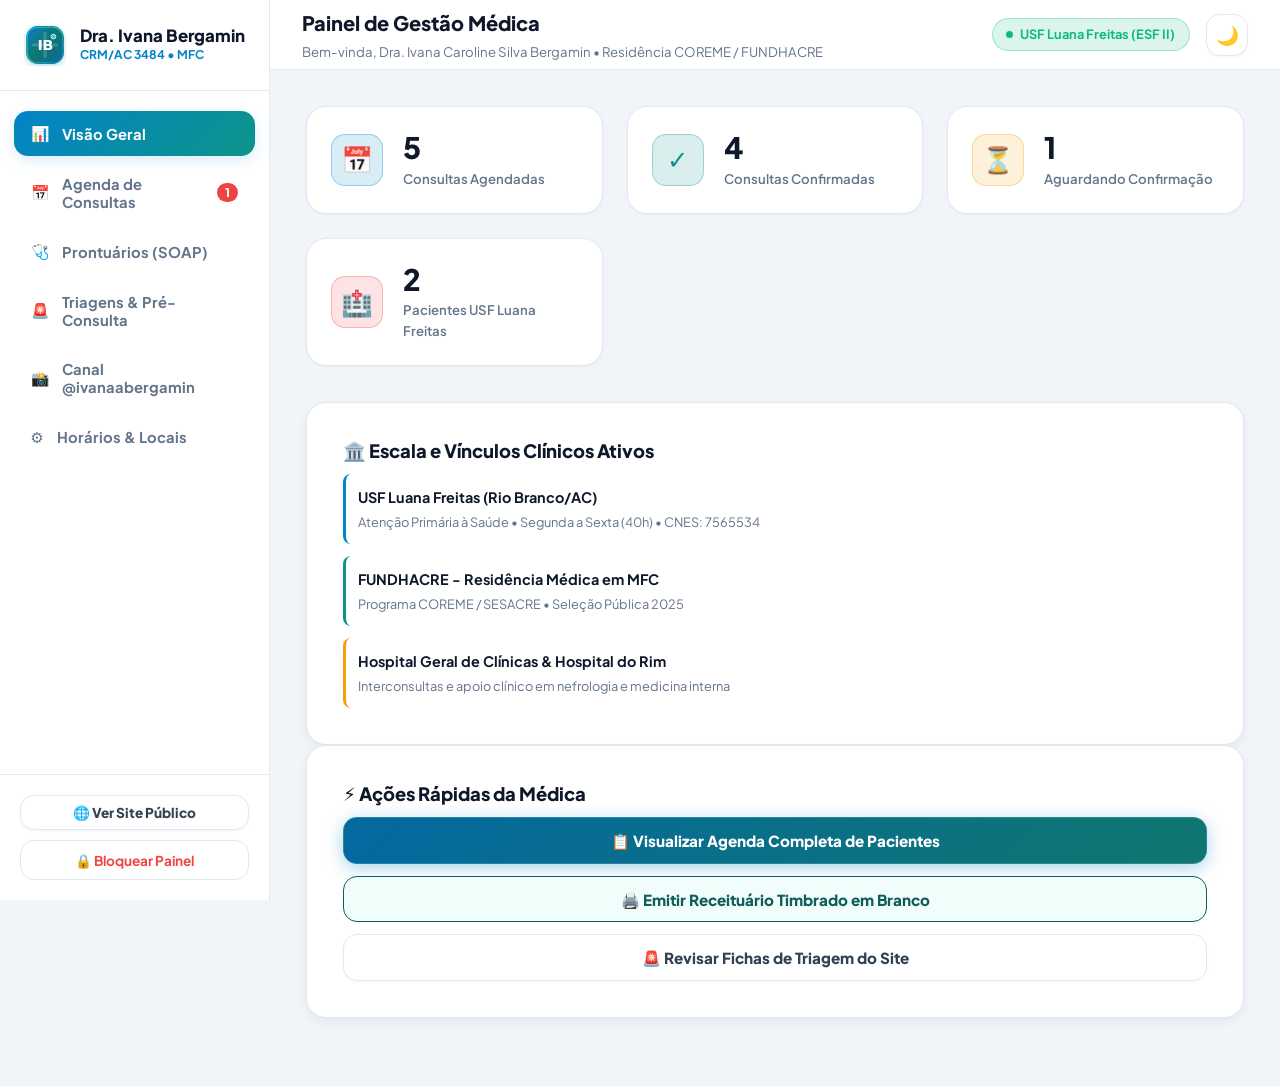
==== admin.html @ 9852069f "feat(admin): implement complete clinical administrative dashboard with SOAP EMR and prescription gen" ====
<!DOCTYPE html>
<html lang="pt-BR" data-theme="dark">
<head>
  <meta charset="UTF-8">
  <meta name="viewport" content="width=device-width, initial-scale=1.0">
  <title>Painel Médico Administrativo | Dra. Ivana Bergamin (CRM/AC 3484)</title>
  <link rel="icon" type="image/svg+xml" href="assets/img/favicon.svg">
  
  <!-- Fontes do Google -->
  <link rel="preconnect" href="https://fonts.googleapis.com">
  <link rel="preconnect" href="https://fonts.gstatic.com" crossorigin>
  <link href="https://fonts.googleapis.com/css2?family=Plus+Jakarta+Sans:wght@400;500;600;700;800;900&display=swap" rel="stylesheet">

  <!-- Estilos Gerais e do Painel -->
  <link rel="stylesheet" href="css/styles.css">
  <link rel="stylesheet" href="css/components.css">
  <link rel="stylesheet" href="css/admin.css">
</head>
<body class="admin-body">

  <!-- ==========================================================================
       SIDEBAR LATERAL
       ========================================================================== -->
  <aside class="admin-sidebar">
    <div class="admin-sidebar-header">
      <img src="assets/img/logo-crest.svg" alt="Monograma Dra. Ivana" class="admin-brand-crest">
      <div>
        <div class="admin-sidebar-title">Dra. Ivana Bergamin</div>
        <div class="admin-sidebar-crm">CRM/AC 3484 • MFC</div>
      </div>
    </div>

    <ul class="admin-nav-list">
      <li class="admin-nav-item active">
        <button data-tab="tab-dashboard">
          <span>📊</span>
          <span>Visão Geral</span>
        </button>
      </li>
      <li class="admin-nav-item">
        <button data-tab="tab-agenda">
          <span>📅</span>
          <span>Agenda de Consultas</span>
          <span class="admin-nav-badge" id="navPendingBadge">1</span>
        </button>
      </li>
      <li class="admin-nav-item">
        <button data-tab="tab-prontuarios">
          <span>🩺</span>
          <span>Prontuários (SOAP)</span>
        </button>
      </li>
      <li class="admin-nav-item">
        <button data-tab="tab-triagens">
          <span>🚨</span>
          <span>Triagens & Pré-Consulta</span>
        </button>
      </li>
      <li class="admin-nav-item">
        <button data-tab="tab-instagram">
          <span>📸</span>
          <span>Canal @ivanaabergamin</span>
        </button>
      </li>
      <li class="admin-nav-item">
        <button data-tab="tab-config">
          <span>⚙️</span>
          <span>Horários & Locais</span>
        </button>
      </li>
    </ul>

    <div class="admin-sidebar-footer">
      <a href="index.html" class="btn btn-sm btn-outline" style="width: 100%; justify-content: center;">
        🌐 Ver Site Público
      </a>
      <button class="admin-logout-btn" onclick="showToast('Sessão médica encerrada.', 'info'); setTimeout(()=>window.location.href='index.html', 1000);">
        🔒 Bloquear Painel
      </button>
    </div>
  </aside>

  <!-- ==========================================================================
       CONTEÚDO PRINCIPAL (MAIN WRAPPER)
       ========================================================================== -->
  <div class="admin-main-wrapper">
    <!-- Header Superior do Painel -->
    <header class="admin-top-header">
      <div class="admin-header-greeting">
        <h2>Painel de Gestão Médica</h2>
        <p>Bem-vinda, Dra. Ivana Caroline Silva Bergamin • Residência COREME / FUNDHACRE</p>
      </div>

      <div class="admin-header-actions">
        <span class="admin-badge-usf">
          <span style="display: inline-block; width: 7px; height: 7px; background-color: var(--admin-success); border-radius: 50%;"></span>
          USF Luana Freitas (ESF II)
        </span>
        <button class="theme-toggle-btn" id="themeToggleBtn" aria-label="Alternar modo escuro/claro">
          🌙
        </button>
      </div>
    </header>

    <!-- Área de Conteúdo / Abas -->
    <main class="admin-content-area">

      <!-- ================= ABA 1: VISÃO GERAL (DASHBOARD) ================= -->
      <section class="admin-view-tab active" id="tab-dashboard">
        <!-- KPIs Principais -->
        <div class="kpi-grid">
          <div class="kpi-card">
            <div class="kpi-icon-box kpi-blue">📅</div>
            <div>
              <div class="kpi-val" id="kpiTotalAppts">5</div>
              <div class="kpi-label">Consultas Agendadas</div>
            </div>
          </div>

          <div class="kpi-card">
            <div class="kpi-icon-box kpi-teal">✓</div>
            <div>
              <div class="kpi-val" id="kpiConfirmedAppts">4</div>
              <div class="kpi-label">Consultas Confirmadas</div>
            </div>
          </div>

          <div class="kpi-card">
            <div class="kpi-icon-box kpi-amber">⏳</div>
            <div>
              <div class="kpi-val" id="kpiPendingAppts">1</div>
              <div class="kpi-label">Aguardando Confirmação</div>
            </div>
          </div>

          <div class="kpi-card">
            <div class="kpi-icon-box kpi-rose">🏥</div>
            <div>
              <div class="kpi-val" id="kpiUsfAppts">2</div>
              <div class="kpi-label">Pacientes USF Luana Freitas</div>
            </div>
          </div>
        </div>

        <!-- Alertas de Prática e Próximos Pacientes -->
        <div class="grid grid-2" style="margin-bottom: 2rem;">
          <!-- Card de Plantão e Vínculos -->
          <div class="card">
            <h3 class="card-title" style="font-size: 1.15rem; margin-bottom: 0.75rem;">
              🏛️ Escala e Vínculos Clínicos Ativos
            </h3>
            <div style="display: flex; flex-direction: column; gap: 0.75rem; font-size: 0.9rem;">
              <div style="padding: 0.75rem; background: var(--admin-surface); border-radius: 8px; border-left: 3px solid var(--admin-accent);">
                <strong>USF Luana Freitas (Rio Branco/AC)</strong>
                <p style="margin: 0.15rem 0 0 0; color: var(--admin-text-muted); font-size: 0.8rem;">
                  Atenção Primária à Saúde • Segunda a Sexta (40h) • CNES: 7565534
                </p>
              </div>
              <div style="padding: 0.75rem; background: var(--admin-surface); border-radius: 8px; border-left: 3px solid var(--admin-teal);">
                <strong>FUNDHACRE - Residência Médica em MFC</strong>
                <p style="margin: 0.15rem 0 0 0; color: var(--admin-text-muted); font-size: 0.8rem;">
                  Programa COREME / SESACRE • Seleção Pública 2025
                </p>
              </div>
              <div style="padding: 0.75rem; background: var(--admin-surface); border-radius: 8px; border-left: 3px solid var(--admin-warning);">
                <strong>Hospital Geral de Clínicas & Hospital do Rim</strong>
                <p style="margin: 0.15rem 0 0 0; color: var(--admin-text-muted); font-size: 0.8rem;">
                  Interconsultas e apoio clínico em nefrologia e medicina interna
                </p>
              </div>
            </div>
          </div>

          <!-- Ações Rápidas do Consultório -->
          <div class="card">
            <h3 class="card-title" style="font-size: 1.15rem; margin-bottom: 0.75rem;">
              ⚡ Ações Rápidas da Médica
            </h3>
            <div style="display: flex; flex-direction: column; gap: 0.75rem;">
              <button class="btn btn-primary" onclick="switchAdminTab('tab-agenda')">
                📋 Visualizar Agenda Completa de Pacientes
              </button>
              <button class="btn btn-secondary" onclick="printPrescription('novo')">
                🖨️ Emitir Receituário Timbrado em Branco
              </button>
              <button class="btn btn-outline" onclick="switchAdminTab('tab-triagens')">
                🚨 Revisar Fichas de Triagem do Site
              </button>
            </div>
          </div>
        </div>
      </section>

      <!-- ================= ABA 2: AGENDA DE CONSULTAS ================= -->
      <section class="admin-view-tab" id="tab-agenda">
        <div class="admin-table-card">
          <div class="admin-table-header">
            <h3 class="admin-table-title">Agenda Diária de Atendimentos</h3>
            
            <div style="display: flex; gap: 0.75rem; flex-wrap: wrap;">
              <input type="text" id="searchPatientInput" class="form-input" style="max-width: 240px; padding: 0.5rem 0.85rem; font-size: 0.85rem;" placeholder="Buscar paciente ou CPF..." oninput="filterAppointments()">
              
              <select id="filterStatusSelect" class="form-select" style="max-width: 170px; padding: 0.5rem 0.85rem; font-size: 0.85rem;" onchange="filterAppointments()">
                <option value="todos">Todos os Status</option>
                <option value="Confirmada">Confirmadas</option>
                <option value="Pendente">Pendentes</option>
                <option value="Concluída">Concluídas</option>
              </select>
            </div>
          </div>

          <div class="table-responsive">
            <table class="admin-table">
              <thead>
                <tr>
                  <th>Código</th>
                  <th>Paciente</th>
                  <th>Data & Horário</th>
                  <th>Motivo / Queixa</th>
                  <th>Status</th>
                  <th>Ações Clínicas</th>
                </tr>
              </thead>
              <tbody id="appointmentsTableBody">
                <!-- Preenchido via js/admin.js -->
              </tbody>
            </table>
          </div>
        </div>
      </section>

      <!-- ================= ABA 3: PRONTUÁRIOS (SOAP) ================= -->
      <section class="admin-view-tab" id="tab-prontuarios">
        <div class="admin-table-header" style="background: var(--admin-surface-card); border: 1px solid var(--admin-border); border-radius: var(--radius-lg); margin-bottom: 1.5rem;">
          <div>
            <h3 class="admin-table-title">Histórico de Prontuários Eletrônicos (Método SOAP)</h3>
            <p style="font-size: 0.85rem; color: var(--admin-text-muted); margin: 0.25rem 0 0 0;">
              Registros clínicos detalhados no padrão da Medicina de Família e Comunidade (Subjetivo, Objetivo, Avaliação e Plano).
            </p>
          </div>
        </div>

        <div id="recordsListContainer">
          <!-- Preenchido via js/admin.js -->
        </div>
      </section>

      <!-- ================= ABA 4: TRIAGENS & PRÉ-CONSULTA ================= -->
      <section class="admin-view-tab" id="tab-triagens">
        <div class="card" style="margin-bottom: 1.5rem;">
          <h3 class="card-title" style="font-size: 1.25rem;">Caixa de Entrada de Triagens Digitais</h3>
          <p class="card-description">
            Pacientes que preencheram a ficha de sintomas e acolhimento no site público antes do comparecimento à unidade.
          </p>

          <div style="margin-top: 1.5rem; display: flex; flex-direction: column; gap: 1rem;">
            <div style="background: var(--admin-surface); padding: 1.25rem; border-radius: var(--radius-md); border-left: 4px solid var(--admin-success);">
              <div style="display: flex; justify-content: space-between; align-items: center; margin-bottom: 0.5rem;">
                <strong>Maria Raimunda de Souza (62 anos)</strong>
                <span class="badge-status status-confirmada">Rotina / Hipertensão</span>
              </div>
              <p style="font-size: 0.885rem; color: var(--admin-text-muted); margin: 0;">
                "Preciso renovar receita de Losartana e mostrar os exames de sangue que a Dra. Ivana pediu no último mês."
              </p>
              <div style="font-size: 0.8rem; color: var(--admin-accent); margin-top: 0.5rem;">
                Medicamentos: Losartana 50mg, Hidroclorotiazida 25mg • Alergias: Nenhuma
              </div>
            </div>

            <div style="background: var(--admin-surface); padding: 1.25rem; border-radius: var(--radius-md); border-left: 4px solid var(--admin-warning);">
              <div style="display: flex; justify-content: space-between; align-items: center; margin-bottom: 0.5rem;">
                <strong>Carlos Eduardo Macedo (47 anos)</strong>
                <span class="badge-status status-pendente">Avaliação Laboratorial</span>
              </div>
              <p style="font-size: 0.885rem; color: var(--admin-text-muted); margin: 0;">
                "Glicemia de jejum deu 138 mg/dL no laboratório e gostaria de iniciar acompanhamento para prevenir diabetes."
              </p>
              <div style="font-size: 0.8rem; color: var(--admin-accent); margin-top: 0.5rem;">
                Medicamentos: Nenhum • Alergias: Dipirona
              </div>
            </div>
          </div>
        </div>
      </section>

      <!-- ================= ABA 5: INSTAGRAM @ivanaabergamin ================= -->
      <section class="admin-view-tab" id="tab-instagram">
        <div class="card">
          <div style="display: flex; justify-content: space-between; align-items: center; margin-bottom: 1.5rem; flex-wrap: wrap; gap: 1rem;">
            <div>
              <h3 class="card-title" style="font-size: 1.25rem; margin: 0;">Gestão do Canal Educativo @ivanaabergamin</h3>
              <p class="card-description" style="margin-top: 0.25rem;">
                Rascunhe novos posts de orientação médica e monitore o alcance das publicações.
              </p>
            </div>
            <a href="https://www.instagram.com/ivanaabergamin/" target="_blank" rel="noopener noreferrer" class="btn btn-primary btn-sm">
              Abrir Perfil Oficial ↗
            </a>
          </div>

          <div class="grid grid-2">
            <div>
              <h4 style="font-size: 1rem; font-weight: 800; margin-bottom: 0.75rem;">Novo Post Educativo</h4>
              <div class="form-group">
                <label class="form-label">Tema da Publicação</label>
                <input type="text" class="form-input" placeholder="Ex: Por que fazer o exame de preventivo no tempo certo?">
              </div>
              <div class="form-group">
                <label class="form-label">Legenda Explicativa</label>
                <textarea class="form-textarea" rows="4" placeholder="Escreva o texto educativo com linguagem simples, acolhedora e ética médica segundo o CFM..."></textarea>
              </div>
              <button class="btn btn-secondary" onclick="showToast('Rascunho de post salvo no banco de conteúdos!', 'success')">
                Salvar Rascunho de Conteúdo
              </button>
            </div>

            <div>
              <h4 style="font-size: 1rem; font-weight: 800; margin-bottom: 0.75rem;">Métricas de Engajamento em Saúde</h4>
              <div style="background: var(--admin-surface); padding: 1.25rem; border-radius: var(--radius-md); border: 1px solid var(--admin-border); display: flex; flex-direction: column; gap: 1rem;">
                <div style="display: flex; justify-content: space-between;">
                  <span style="color: var(--admin-text-muted);">Visualizações Totais no Mês:</span>
                  <strong>+12.450</strong>
                </div>
                <div style="display: flex; justify-content: space-between;">
                  <span style="color: var(--admin-text-muted);">Dúvidas Respondidas nos Comentários:</span>
                  <strong>84</strong>
                </div>
                <div style="display: flex; justify-content: space-between;">
                  <span style="color: var(--admin-text-muted);">Tema com Maior Alcance:</span>
                  <strong style="color: var(--admin-accent);">Hematologia & Interpretação de Exames</strong>
                </div>
              </div>
            </div>
          </div>
        </div>
      </section>

      <!-- ================= ABA 6: HORÁRIOS & CONFIGURAÇÕES ================= -->
      <section class="admin-view-tab" id="tab-config">
        <div class="card" style="max-width: 800px;">
          <h3 class="card-title" style="font-size: 1.25rem;">Configurações de Agenda & Vínculos</h3>
          <p class="card-description" style="margin-bottom: 1.5rem;">
            Ajuste os horários liberados para agendamento dos pacientes no portal público.
          </p>

          <div class="grid grid-2">
            <div class="form-group">
              <label class="form-label">Dias de Atendimento na USF Luana Freitas</label>
              <input type="text" class="form-input" value="Segunda a Quinta-feira (08:00 às 17:00)">
            </div>

            <div class="form-group">
              <label class="form-label">Turno de Visitas Domiciliares</label>
              <input type="text" class="form-input" value="Sexta-feira (Manhã e Tarde)">
            </div>

            <div class="form-group">
              <label class="form-label">Duração Padrão de Consulta (min)</label>
              <input type="number" class="form-input" value="45">
            </div>

            <div class="form-group">
              <label class="form-label">Telefone WhatsApp para Confirmação</label>
              <input type="text" class="form-input" value="(68) 99999-9999">
            </div>
          </div>

          <button class="btn btn-primary" onclick="showToast('Configurações da agenda atualizadas com sucesso!', 'success')">
            Salvar Alterações de Horário
          </button>
        </div>
      </section>

    </main>
  </div>

  <!-- ==========================================================================
       MODAL DE PRONTUÁRIO ELETRÔNICO (MÉTODO SOAP)
       ========================================================================== -->
  <div class="modal-backdrop" id="soapModal">
    <div class="modal-content" style="max-width: 860px;">
      <button class="modal-close-btn" onclick="closeSoapModal()">×</button>
      
      <div style="display: flex; justify-content: space-between; align-items: flex-start; margin-bottom: 1.25rem; border-bottom: 1px solid var(--admin-border); padding-bottom: 1rem;">
        <div>
          <span style="font-size: 0.75rem; font-weight: 800; color: var(--admin-accent); text-transform: uppercase;">Atendimento Clínico • Atenção Básica</span>
          <h3 style="font-size: 1.5rem; font-weight: 800; color: var(--admin-text-main); margin: 0.2rem 0;" id="soapPatientName">
            Nome do Paciente
          </h3>
          <p style="font-size: 0.85rem; color: var(--admin-text-muted); margin: 0;" id="soapPatientMeta">
            CPF: 000.000.000-00 • USF Luana Freitas
          </p>
        </div>
        <span style="font-size: 0.8rem; padding: 0.35rem 0.75rem; background: rgba(2, 132, 199, 0.15); color: var(--admin-accent); border-radius: 9999px; font-weight: 800;">
          Dra. Ivana Bergamin (CRM/AC 3484)
        </span>
      </div>

      <div class="soap-container" style="margin-bottom: 1.5rem;">
        <!-- S: Subjetivo -->
        <div class="soap-box">
          <div class="soap-title soap-s">
            <span>S</span> Subjetivo (Queixa & História Atual)
          </div>
          <textarea class="form-textarea" id="soapSubjetivo" rows="4"></textarea>
        </div>

        <!-- O: Objetivo -->
        <div class="soap-box">
          <div class="soap-title soap-o">
            <span>O</span> Objetivo (Sinais Vitais & Exame Físico)
          </div>
          <div style="display: grid; grid-template-columns: 1fr 1fr; gap: 0.5rem; font-size: 0.8rem;">
            <div>
              <label>PA (mmHg):</label>
              <input type="text" class="form-input" id="soapPa" value="120/80">
            </div>
            <div>
              <label>FC (bpm):</label>
              <input type="text" class="form-input" id="soapFc" value="72">
            </div>
            <div>
              <label>Glicemia (mg/dL):</label>
              <input type="text" class="form-input" id="soapGlicose" value="95">
            </div>
            <div>
              <label>Peso (kg):</label>
              <input type="number" class="form-input" id="soapPeso" value="70">
            </div>
            <div>
              <label>Altura (cm):</label>
              <input type="number" class="form-input" id="soapAltura" value="165">
            </div>
            <div>
              <label>IMC Calculado:</label>
              <div id="soapImc" style="padding: 0.5rem; background: var(--admin-surface); font-weight: 800; color: var(--admin-teal); border-radius: 6px;">25.7 kg/m²</div>
            </div>
          </div>
        </div>

        <!-- A: Avaliação -->
        <div class="soap-box">
          <div class="soap-title soap-a">
            <span>A</span> Avaliação / Diagnóstico (CIAP-2 & CID-10)
          </div>
          <textarea class="form-textarea" id="soapAvaliacao" rows="3"></textarea>
        </div>

        <!-- P: Plano -->
        <div class="soap-box">
          <div class="soap-title soap-p">
            <span>P</span> Plano Terapêutico & Solicitação de Exames
          </div>
          <textarea class="form-textarea" id="soapPlano" rows="4"></textarea>
        </div>
      </div>

      <div style="display: flex; justify-content: space-between; align-items: center; border-top: 1px solid var(--admin-border); padding-top: 1.25rem;">
        <button type="button" class="btn btn-outline" onclick="closeSoapModal()">
          Cancelar
        </button>

        <div style="display: flex; gap: 0.75rem;">
          <button type="button" class="btn btn-secondary" onclick="printPrescription()">
            🖨️ Imprimir Receituário Timbrado
          </button>
          <button type="button" class="btn btn-primary" onclick="saveSoapRecord()">
            ✓ Concluir Consulta & Salvar Prontuário
          </button>
        </div>
      </div>
    </div>
  </div>

  <!-- Área Oculta para Impressão de Receitas Oficiais -->
  <div id="printArea" style="display: none;"></div>

  <!-- Scripts -->
  <script src="js/main.js"></script>
  <script src="js/admin.js"></script>
</body>
</html>
---- css/styles.css ----
/* ==========================================================================
   DRA. IVANA CAROLINE SILVA BERGAMIN | PORTFÓLIO MÉDICO PROFISSIONAL
   Design System, Variáveis, Tipografia e Layout Geral de Alto Padrão
   ========================================================================== */

:root {
  /* Paleta Médica Primária (Azul Safira & Turquesa Clínico) */
  --primary-50: #f0f9ff;
  --primary-100: #e0f2fe;
  --primary-200: #bae6fd;
  --primary-300: #7dd3fc;
  --primary-400: #38bdf8;
  --primary-500: #0284c7;
  --primary-600: #0369a1;
  --primary-700: #075985;
  --primary-800: #0c4a6e;
  --primary-900: #082f49;

  /* Paleta Secundária Teal Esmeralda */
  --teal-50: #f0fdfa;
  --teal-100: #ccfbf1;
  --teal-200: #99f6e4;
  --teal-400: #2dd4bf;
  --teal-600: #0d9488;
  --teal-700: #0f766e;
  --teal-800: #115e59;

  /* Neutros e Superfícies (Light Mode) */
  --bg-body: #f8fafc;
  --bg-surface: #ffffff;
  --bg-surface-elevated: #ffffff;
  --bg-surface-subtle: #f1f5f9;
  --bg-glass: rgba(255, 255, 255, 0.82);
  --bg-glass-card: rgba(255, 255, 255, 0.75);
  --border-subtle: #e2e8f0;
  --border-glass: rgba(226, 232, 240, 0.8);
  --border-focus: #0284c7;

  /* Tipografia e Cores de Texto */
  --text-main: #0f172a;
  --text-secondary: #334155;
  --text-muted: #64748b;
  --text-inverted: #ffffff;

  /* Cores de Alerta Clínico */
  --success: #10b981;
  --success-bg: #ecfdf5;
  --warning: #f59e0b;
  --warning-bg: #fffbeb;
  --danger: #ef4444;
  --danger-bg: #fef2f2;
  --info: #0ea5e9;
  --info-bg: #f0f9ff;

  /* Sombras e Elevação Suave */
  --shadow-sm: 0 1px 3px 0 rgba(15, 23, 42, 0.04);
  --shadow-md: 0 4px 12px -2px rgba(15, 23, 42, 0.08);
  --shadow-lg: 0 12px 28px -4px rgba(15, 23, 42, 0.1);
  --shadow-xl: 0 24px 40px -8px rgba(15, 23, 42, 0.14);
  --shadow-glow: 0 0 35px rgba(2, 132, 199, 0.18);

  /* Dimensões e Raio */
  --radius-sm: 8px;
  --radius-md: 14px;
  --radius-lg: 20px;
  --radius-xl: 28px;
  --radius-full: 9999px;

  /* Transições Suaves */
  --transition-fast: 0.15s ease;
  --transition-normal: 0.25s cubic-bezier(0.4, 0, 0.2, 1);
  --transition-slow: 0.4s cubic-bezier(0.16, 1, 0.3, 1);

  /* Layout */
  --topbar-height: 38px;
  --header-height: 84px;
  --max-width: 1240px;
}

/* ==========================================================================
   TEMA ESCURO (DARK MODE LUXO)
   ========================================================================== */
[data-theme="dark"] {
  --bg-body: #070d19;
  --bg-surface: #0e172a;
  --bg-surface-elevated: #152238;
  --bg-surface-subtle: #111c30;
  --bg-glass: rgba(14, 23, 42, 0.88);
  --bg-glass-card: rgba(21, 34, 56, 0.75);
  --border-subtle: #1e2e4a;
  --border-glass: rgba(56, 189, 248, 0.15);
  --border-focus: #38bdf8;

  --text-main: #f8fafc;
  --text-secondary: #cbd5e1;
  --text-muted: #94a3b8;

  --primary-50: #082f49;
  --primary-100: #0c4a6e;
  --primary-200: #075985;
  --primary-500: #38bdf8;
  --primary-600: #0284c7;

  --teal-50: #042f2e;
  --teal-100: #115e59;
  --teal-600: #2dd4bf;
  --teal-700: #14b8a6;

  --success-bg: rgba(16, 185, 129, 0.15);
  --warning-bg: rgba(245, 158, 11, 0.15);
  --danger-bg: rgba(239, 68, 68, 0.15);
  --info-bg: rgba(14, 165, 233, 0.15);

  --shadow-sm: 0 1px 3px 0 rgba(0, 0, 0, 0.4);
  --shadow-md: 0 4px 14px -2px rgba(0, 0, 0, 0.5);
  --shadow-lg: 0 12px 30px -4px rgba(0, 0, 0, 0.6);
  --shadow-xl: 0 24px 48px -8px rgba(0, 0, 0, 0.7);
  --shadow-glow: 0 0 45px rgba(56, 189, 248, 0.25);
}

/* ==========================================================================
   RESET E BASE
   ========================================================================== */
*, *::before, *::after {
  box-sizing: border-box;
  margin: 0;
  padding: 0;
}

html {
  font-family: 'Plus Jakarta Sans', system-ui, -apple-system, BlinkMacSystemFont, 'Segoe UI', Roboto, sans-serif;
  font-size: 16px;
  line-height: 1.6;
  scroll-behavior: smooth;
  scroll-padding-top: calc(var(--header-height) + var(--topbar-height) + 15px);
  -webkit-font-smoothing: antialiased;
  -moz-osx-font-smoothing: grayscale;
}

body {
  background-color: var(--bg-body);
  color: var(--text-main);
  transition: background-color var(--transition-normal), color var(--transition-normal);
  overflow-x: hidden;
  min-height: 100vh;
  display: flex;
  flex-direction: column;
}

a {
  color: inherit;
  text-decoration: none;
  transition: all var(--transition-fast);
}

img, svg {
  display: block;
  max-width: 100%;
}

button, input, select, textarea {
  font-family: inherit;
  font-size: inherit;
}

/* ==========================================================================
   UTILITÁRIOS DE LAYOUT
   ========================================================================== */
.container {
  width: 100%;
  max-width: var(--max-width);
  margin: 0 auto;
  padding: 0 1.75rem;
}

.section {
  padding: 5.5rem 0;
  position: relative;
}

.section-muted {
  background-color: var(--bg-surface-subtle);
}

.section-header {
  text-align: center;
  max-width: 780px;
  margin: 0 auto 3.75rem auto;
}

.section-badge {
  display: inline-flex;
  align-items: center;
  gap: 0.5rem;
  padding: 0.4rem 1rem;
  background: linear-gradient(135deg, var(--primary-100) 0%, var(--teal-100) 100%);
  color: var(--primary-800);
  border: 1px solid var(--primary-300);
  border-radius: var(--radius-full);
  font-size: 0.8rem;
  font-weight: 800;
  text-transform: uppercase;
  letter-spacing: 0.08em;
  margin-bottom: 1.25rem;
  box-shadow: var(--shadow-sm);
}

[data-theme="dark"] .section-badge {
  background: linear-gradient(135deg, var(--primary-900) 0%, var(--teal-800) 100%);
  color: var(--primary-300);
  border-color: var(--primary-700);
}

.section-title {
  font-size: 2.45rem;
  font-weight: 900;
  letter-spacing: -0.03em;
  color: var(--text-main);
  line-height: 1.2;
  margin-bottom: 1.15rem;
}

.section-subtitle {
  font-size: 1.125rem;
  color: var(--text-muted);
  line-height: 1.65;
}

/* ==========================================================================
   TOPBAR CLÍNICA DE CONTATO & ATENDIMENTO
   ========================================================================== */
.site-topbar {
  background: linear-gradient(90deg, #041d38 0%, #062846 50%, #032030 100%);
  color: #e0f2fe;
  font-size: 0.8rem;
  font-weight: 600;
  height: var(--topbar-height);
  display: flex;
  align-items: center;
  border-bottom: 1px solid rgba(56, 189, 248, 0.15);
  position: relative;
  z-index: 1001;
}

.topbar-wrapper {
  display: flex;
  align-items: center;
  justify-content: space-between;
  width: 100%;
}

.topbar-info {
  display: flex;
  align-items: center;
  gap: 1.25rem;
}

.topbar-item {
  display: inline-flex;
  align-items: center;
  gap: 0.45rem;
}

.topbar-item .dot {
  width: 7px;
  height: 7px;
  border-radius: 50%;
  background-color: var(--success);
  box-shadow: 0 0 8px var(--success);
  animation: pulseDot 2s infinite;
}

@keyframes pulseDot {
  0%, 100% { opacity: 1; transform: scale(1); }
  50% { opacity: 0.5; transform: scale(0.85); }
}

.topbar-links {
  display: flex;
  align-items: center;
  gap: 1rem;
}

.topbar-link {
  color: #bae6fd;
  display: inline-flex;
  align-items: center;
  gap: 0.35rem;
  transition: color var(--transition-fast);
}

.topbar-link:hover {
  color: #ffffff;
  text-decoration: underline;
}

/* ==========================================================================
   HEADER & NAVBAR NAVEGAÇÃO DE LUXO
   ========================================================================== */
.site-header {
  position: sticky;
  top: 0;
  z-index: 1000;
  height: var(--header-height);
  background-color: var(--bg-glass);
  backdrop-filter: blur(20px);
  -webkit-backdrop-filter: blur(20px);
  border-bottom: 1px solid var(--border-glass);
  transition: all var(--transition-normal);
}

.site-header.scrolled {
  box-shadow: var(--shadow-lg);
  height: 74px;
}

.nav-wrapper {
  display: flex;
  align-items: center;
  justify-content: space-between;
  height: 100%;
}

/* Logo & Monograma Clínico */
.brand-link {
  display: flex;
  align-items: center;
  gap: 1rem;
}

.brand-crest {
  width: 50px;
  height: 50px;
  transition: transform var(--transition-normal);
  filter: drop-shadow(0 4px 10px rgba(2, 132, 199, 0.25));
}

.brand-link:hover .brand-crest {
  transform: scale(1.05);
}

.brand-info {
  display: flex;
  flex-direction: column;
}

.brand-name {
  font-size: 1.25rem;
  font-weight: 900;
  color: var(--text-main);
  letter-spacing: -0.025em;
  line-height: 1.15;
}

.brand-badge-row {
  display: flex;
  align-items: center;
  gap: 0.5rem;
  margin-top: 0.2rem;
}

.brand-crm-tag {
  font-size: 0.75rem;
  font-weight: 800;
  color: var(--primary-600);
  background: var(--primary-100);
  padding: 0.15rem 0.55rem;
  border-radius: var(--radius-full);
  display: inline-flex;
  align-items: center;
  gap: 0.3rem;
}

[data-theme="dark"] .brand-crm-tag {
  background: var(--primary-900);
  color: var(--primary-300);
}

.brand-status-text {
  font-size: 0.75rem;
  color: var(--text-muted);
  font-weight: 600;
}

/* Menu de Navegação */
.nav-menu {
  display: flex;
  align-items: center;
  gap: 1.5rem;
  list-style: none;
}

.nav-link {
  font-size: 0.925rem;
  font-weight: 700;
  color: var(--text-secondary);
  padding: 0.5rem 0.5rem;
  position: relative;
  border-radius: var(--radius-sm);
  transition: all var(--transition-fast);
}

.nav-link::after {
  content: '';
  position: absolute;
  bottom: -4px;
  left: 50%;
  transform: translateX(-50%);
  width: 0%;
  height: 3px;
  background: linear-gradient(90deg, var(--primary-500), var(--teal-400));
  transition: width var(--transition-normal);
  border-radius: var(--radius-full);
}

.nav-link:hover, .nav-link.active {
  color: var(--primary-600);
}

[data-theme="dark"] .nav-link:hover, [data-theme="dark"] .nav-link.active {
  color: var(--primary-400);
}

.nav-link:hover::after, .nav-link.active::after {
  width: 80%;
}

/* Ações do Header (Tema e CTA) */
.nav-actions {
  display: flex;
  align-items: center;
  gap: 0.85rem;
}

.theme-toggle-btn {
  background: var(--bg-surface);
  border: 1px solid var(--border-subtle);
  color: var(--text-secondary);
  cursor: pointer;
  width: 42px;
  height: 42px;
  border-radius: var(--radius-md);
  display: flex;
  align-items: center;
  justify-content: center;
  font-size: 1.15rem;
  transition: all var(--transition-fast);
  box-shadow: var(--shadow-sm);
}

.theme-toggle-btn:hover {
  background-color: var(--bg-surface-subtle);
  color: var(--primary-600);
  border-color: var(--primary-400);
  transform: translateY(-2px);
}

.header-cta-btn {
  display: inline-flex;
  align-items: center;
  gap: 0.5rem;
  padding: 0.65rem 1.35rem;
  font-size: 0.9rem;
  font-weight: 800;
  background: linear-gradient(135deg, var(--primary-600) 0%, var(--teal-700) 100%);
  color: #ffffff;
  border-radius: var(--radius-full);
  box-shadow: 0 4px 14px rgba(2, 132, 199, 0.3);
  transition: all var(--transition-normal);
  border: 1px solid rgba(255, 255, 255, 0.2);
}

.header-cta-btn:hover {
  transform: translateY(-2px);
  box-shadow: 0 6px 20px rgba(2, 132, 199, 0.45);
  background: linear-gradient(135deg, var(--primary-500) 0%, var(--teal-600) 100%);
}

.menu-toggle-btn {
  display: none;
  background: var(--bg-surface);
  border: 1px solid var(--border-subtle);
  color: var(--text-main);
  padding: 0.5rem 0.75rem;
  border-radius: var(--radius-md);
  font-size: 1.25rem;
  cursor: pointer;
}
---- css/components.css ----
/* ==========================================================================
   DRA. IVANA CAROLINE SILVA BERGAMIN | COMPONENTES DE INTERFACE
   Botões, Cartões, Modais, Wizards, Timeline, Calculadoras e Badges
   ========================================================================== */

/* ==========================================================================
   BOTÕES
   ========================================================================== */
.btn {
  display: inline-flex;
  align-items: center;
  justify-content: center;
  gap: 0.625rem;
  padding: 0.8rem 1.65rem;
  font-size: 0.95rem;
  font-weight: 800;
  border-radius: var(--radius-md);
  border: 1px solid transparent;
  cursor: pointer;
  transition: all var(--transition-normal);
  text-decoration: none;
  line-height: 1.25;
}

.btn:active {
  transform: scale(0.98);
}

.btn-primary {
  background: linear-gradient(135deg, var(--primary-600) 0%, var(--teal-700) 100%);
  color: var(--text-inverted);
  box-shadow: 0 4px 18px rgba(2, 132, 199, 0.35);
  border: 1px solid rgba(255, 255, 255, 0.15);
}

.btn-primary:hover {
  background: linear-gradient(135deg, var(--primary-500) 0%, var(--teal-600) 100%);
  box-shadow: 0 8px 24px rgba(2, 132, 199, 0.5);
  transform: translateY(-2px);
}

.btn-secondary {
  background-color: var(--teal-50);
  color: var(--teal-800);
  border-color: var(--teal-300);
}

.btn-secondary:hover {
  background-color: var(--teal-100);
  border-color: var(--teal-500);
  transform: translateY(-2px);
}

[data-theme="dark"] .btn-secondary {
  background-color: var(--teal-900);
  color: var(--teal-200);
  border-color: var(--teal-700);
}

.btn-outline {
  background-color: var(--bg-surface);
  color: var(--text-secondary);
  border: 1px solid var(--border-subtle);
  box-shadow: var(--shadow-sm);
}

.btn-outline:hover {
  background-color: var(--bg-surface-subtle);
  color: var(--primary-600);
  border-color: var(--primary-400);
  transform: translateY(-2px);
}

.btn-whatsapp {
  background: linear-gradient(135deg, #25d366 0%, #128c7e 100%);
  color: #ffffff;
  box-shadow: 0 4px 16px rgba(37, 211, 102, 0.35);
}

.btn-whatsapp:hover {
  background: linear-gradient(135deg, #22bf5b 0%, #0e7468 100%);
  box-shadow: 0 6px 22px rgba(37, 211, 102, 0.5);
  transform: translateY(-2px);
}

.btn-sm {
  padding: 0.5rem 0.95rem;
  font-size: 0.85rem;
}

.btn-lg {
  padding: 1.05rem 2.25rem;
  font-size: 1.05rem;
  border-radius: var(--radius-full);
}

/* ==========================================================================
   CARTÕES & SURFACES
   ========================================================================== */
.card {
  background-color: var(--bg-surface);
  border: 1px solid var(--border-subtle);
  border-radius: var(--radius-lg);
  padding: 2.25rem;
  box-shadow: var(--shadow-md);
  transition: all var(--transition-normal);
  position: relative;
  overflow: hidden;
}

.card-hover:hover {
  transform: translateY(-5px);
  box-shadow: var(--shadow-xl);
  border-color: var(--primary-400);
}

[data-theme="dark"] .card-hover:hover {
  border-color: var(--primary-500);
  box-shadow: var(--shadow-glow);
}

.card-icon-wrapper {
  width: 60px;
  height: 60px;
  border-radius: var(--radius-md);
  display: flex;
  align-items: center;
  justify-content: center;
  margin-bottom: 1.5rem;
  background: linear-gradient(135deg, var(--primary-50) 0%, var(--teal-50) 100%);
  color: var(--primary-600);
  font-size: 1.85rem;
  border: 1px solid var(--primary-100);
  box-shadow: var(--shadow-sm);
}

[data-theme="dark"] .card-icon-wrapper {
  background: linear-gradient(135deg, var(--primary-900) 0%, var(--teal-900) 100%);
  color: var(--primary-300);
  border-color: var(--primary-700);
}

.card-title {
  font-size: 1.4rem;
  font-weight: 800;
  margin-bottom: 0.75rem;
  color: var(--text-main);
  line-height: 1.25;
}

.card-description {
  color: var(--text-muted);
  font-size: 0.95rem;
  line-height: 1.65;
}

/* ==========================================================================
   HERO SECTION DE ALTO PADRÃO
   ========================================================================== */
.hero-section {
  padding: 5rem 0 6.5rem 0;
  background: radial-gradient(circle at 85% 25%, rgba(56, 189, 248, 0.12) 0%, transparent 60%),
              radial-gradient(circle at 10% 75%, rgba(45, 212, 191, 0.1) 0%, transparent 50%),
              var(--bg-body);
  position: relative;
  overflow: hidden;
}

.hero-grid {
  display: grid;
  grid-template-columns: 1.18fr 0.82fr;
  gap: 4rem;
  align-items: center;
}

.hero-credentials-badge {
  display: inline-flex;
  align-items: center;
  gap: 0.85rem;
  background: var(--bg-surface);
  border: 1px solid var(--border-subtle);
  box-shadow: var(--shadow-sm);
  padding: 0.5rem 1.15rem;
  border-radius: var(--radius-full);
  margin-bottom: 1.75rem;
}

.crm-pill {
  background: linear-gradient(135deg, var(--primary-600) 0%, var(--teal-700) 100%);
  color: var(--text-inverted);
  padding: 0.3rem 0.75rem;
  border-radius: var(--radius-full);
  font-size: 0.8rem;
  font-weight: 800;
  letter-spacing: 0.05em;
  box-shadow: 0 2px 6px rgba(2, 132, 199, 0.3);
}

.hero-role {
  font-size: 0.9rem;
  font-weight: 700;
  color: var(--text-secondary);
}

.hero-title {
  font-size: 3.5rem;
  font-weight: 900;
  line-height: 1.12;
  letter-spacing: -0.035em;
  color: var(--text-main);
  margin-bottom: 1.35rem;
}

.hero-title .highlight {
  background: linear-gradient(135deg, var(--primary-600) 0%, var(--teal-600) 50%, #06b6d4 100%);
  -webkit-background-clip: text;
  -webkit-text-fill-color: transparent;
}

.hero-lead {
  font-size: 1.225rem;
  color: var(--text-secondary);
  line-height: 1.65;
  margin-bottom: 2.25rem;
  max-width: 600px;
}

.hero-cta-group {
  display: flex;
  flex-wrap: wrap;
  align-items: center;
  gap: 1.15rem;
  margin-bottom: 2.75rem;
}

.hero-stats {
  display: grid;
  grid-template-columns: repeat(3, 1fr);
  gap: 1.5rem;
  padding-top: 2.25rem;
  border-top: 1px solid var(--border-subtle);
}

.stat-item {
  display: flex;
  flex-direction: column;
}

.stat-number {
  font-size: 2.15rem;
  font-weight: 900;
  color: var(--primary-600);
  line-height: 1.15;
}

[data-theme="dark"] .stat-number {
  color: var(--primary-400);
}

.stat-label {
  font-size: 0.85rem;
  color: var(--text-muted);
  font-weight: 600;
  margin-top: 0.25rem;
}

/* ==========================================================================
   HERO VISUAL & CARDS FLUTUANTES (GLASSMORPHISM DE LUXO)
   ========================================================================== */
.hero-visual-wrapper {
  position: relative;
  display: flex;
  justify-content: center;
  align-items: center;
  padding: 1rem 0;
}

.hero-main-avatar {
  width: 100%;
  max-width: 440px;
  height: auto;
  filter: drop-shadow(0 20px 35px rgba(2, 132, 199, 0.2));
  transition: transform var(--transition-normal);
}

.hero-main-avatar:hover {
  transform: translateY(-4px);
}

/* Floating Glass Cards */
.floating-badge {
  position: absolute;
  background: var(--bg-glass-card);
  backdrop-filter: blur(20px);
  -webkit-backdrop-filter: blur(20px);
  border: 1px solid var(--border-glass);
  border-radius: var(--radius-lg);
  padding: 0.95rem 1.35rem;
  display: flex;
  align-items: center;
  gap: 0.95rem;
  box-shadow: var(--shadow-xl);
  transition: all var(--transition-normal);
  z-index: 10;
  max-width: 250px;
}

.floating-badge:hover {
  transform: scale(1.04);
  border-color: var(--primary-400);
  box-shadow: 0 16px 36px rgba(2, 132, 199, 0.25);
}

.floating-badge-top {
  top: 6%;
  left: -8%;
  animation: floatTop 6s ease-in-out infinite;
}

.floating-badge-bottom {
  bottom: 8%;
  right: -8%;
  animation: floatBottom 6s ease-in-out infinite;
  animation-delay: -3s;
}

.floating-badge-icon {
  width: 44px;
  height: 44px;
  border-radius: var(--radius-md);
  display: flex;
  align-items: center;
  justify-content: center;
  font-size: 1.4rem;
  flex-shrink: 0;
  box-shadow: var(--shadow-sm);
}

.icon-cyan {
  background: linear-gradient(135deg, rgba(2, 132, 199, 0.2) 0%, rgba(14, 165, 233, 0.1) 100%);
  color: var(--primary-500);
  border: 1px solid rgba(2, 132, 199, 0.3);
}

.icon-teal {
  background: linear-gradient(135deg, rgba(13, 148, 136, 0.2) 0%, rgba(45, 212, 191, 0.1) 100%);
  color: var(--teal-600);
  border: 1px solid rgba(13, 148, 136, 0.3);
}

.floating-badge-title {
  font-size: 0.875rem;
  font-weight: 800;
  color: var(--text-main);
  display: block;
  line-height: 1.2;
}

.floating-badge-sub {
  font-size: 0.775rem;
  color: var(--text-muted);
  font-weight: 600;
  display: block;
  margin-top: 0.15rem;
}

@keyframes floatTop {
  0%, 100% { transform: translateY(0); }
  50% { transform: translateY(-12px); }
}

@keyframes floatBottom {
  0%, 100% { transform: translateY(0); }
  50% { transform: translateY(12px); }
}

/* ==========================================================================
   TIMELINE TRAJETÓRIA
   ========================================================================== */
.timeline {
  position: relative;
  max-width: 880px;
  margin: 0 auto;
  padding: 2rem 0;
}

.timeline::before {
  content: '';
  position: absolute;
  top: 0;
  bottom: 0;
  left: 30px;
  width: 4px;
  background: linear-gradient(to bottom, var(--primary-500), var(--teal-400), var(--primary-600));
  border-radius: var(--radius-full);
}

.timeline-item {
  position: relative;
  padding-left: 75px;
  margin-bottom: 2.75rem;
}

.timeline-item:last-child {
  margin-bottom: 0;
}

.timeline-node {
  position: absolute;
  left: 12px;
  top: 4px;
  width: 38px;
  height: 38px;
  border-radius: var(--radius-full);
  background-color: var(--bg-surface);
  border: 3px solid var(--primary-600);
  box-shadow: 0 0 0 5px var(--primary-100);
  display: flex;
  align-items: center;
  justify-content: center;
  z-index: 2;
  font-size: 1rem;
}

[data-theme="dark"] .timeline-node {
  box-shadow: 0 0 0 5px var(--primary-900);
}

.timeline-card {
  background-color: var(--bg-surface);
  border: 1px solid var(--border-subtle);
  border-radius: var(--radius-lg);
  padding: 2rem;
  box-shadow: var(--shadow-sm);
  transition: all var(--transition-normal);
}

.timeline-card:hover {
  transform: translateX(8px);
  border-color: var(--primary-400);
  box-shadow: var(--shadow-lg);
}

.timeline-year {
  display: inline-block;
  padding: 0.25rem 0.75rem;
  background: var(--primary-50);
  color: var(--primary-700);
  font-size: 0.8rem;
  font-weight: 800;
  border-radius: var(--radius-full);
  margin-bottom: 0.6rem;
  border: 1px solid var(--primary-200);
}

[data-theme="dark"] .timeline-year {
  background: var(--primary-900);
  color: var(--primary-300);
  border-color: var(--primary-700);
}

.timeline-title {
  font-size: 1.3rem;
  font-weight: 800;
  color: var(--text-main);
  margin-bottom: 0.35rem;
}

.timeline-institution {
  font-size: 0.95rem;
  font-weight: 700;
  color: var(--teal-700);
  margin-bottom: 0.85rem;
}

[data-theme="dark"] .timeline-institution {
  color: var(--teal-400);
}

.timeline-desc {
  color: var(--text-secondary);
  font-size: 0.95rem;
  line-height: 1.65;
}

/* ==========================================================================
   SISTEMA DE AGENDAMENTO (SCHEDULER WIZARD)
   ========================================================================== */
.scheduler-container {
  max-width: 900px;
  margin: 0 auto;
  background-color: var(--bg-surface);
  border: 1px solid var(--border-subtle);
  border-radius: var(--radius-xl);
  box-shadow: var(--shadow-xl);
  padding: 3rem;
}

.wizard-steps {
  display: flex;
  align-items: center;
  justify-content: space-between;
  position: relative;
  margin-bottom: 3rem;
}

.wizard-step-item {
  display: flex;
  flex-direction: column;
  align-items: center;
  gap: 0.6rem;
  position: relative;
  z-index: 2;
  flex: 1;
}

.step-circle {
  width: 44px;
  height: 44px;
  border-radius: var(--radius-full);
  background-color: var(--bg-surface-subtle);
  border: 2px solid var(--border-subtle);
  color: var(--text-muted);
  font-weight: 800;
  font-size: 1rem;
  display: flex;
  align-items: center;
  justify-content: center;
  transition: all var(--transition-normal);
}

.wizard-step-item.active .step-circle {
  background-color: var(--primary-600);
  border-color: var(--primary-600);
  color: var(--text-inverted);
  box-shadow: 0 0 0 5px var(--primary-100);
}

[data-theme="dark"] .wizard-step-item.active .step-circle {
  box-shadow: 0 0 0 5px var(--primary-900);
}

.wizard-step-item.completed .step-circle {
  background-color: var(--success);
  border-color: var(--success);
  color: var(--text-inverted);
}

.step-title {
  font-size: 0.85rem;
  font-weight: 800;
  color: var(--text-muted);
  text-align: center;
}

.wizard-step-item.active .step-title {
  color: var(--primary-600);
}

/* Formulários */
.form-group {
  margin-bottom: 1.65rem;
}

.form-label {
  display: block;
  font-size: 0.925rem;
  font-weight: 800;
  color: var(--text-main);
  margin-bottom: 0.55rem;
}

.form-input, .form-select, .form-textarea {
  width: 100%;
  padding: 0.85rem 1.15rem;
  border: 1px solid var(--border-subtle);
  border-radius: var(--radius-md);
  background-color: var(--bg-surface);
  color: var(--text-main);
  font-size: 0.95rem;
  transition: all var(--transition-fast);
}

.form-input:focus, .form-select:focus, .form-textarea:focus {
  outline: none;
  border-color: var(--border-focus);
  box-shadow: 0 0 0 4px rgba(2, 132, 199, 0.18);
}

/* Radio Cards (Opções Visuais) */
.radio-cards-grid {
  display: grid;
  grid-template-columns: repeat(auto-fit, minmax(240px, 1fr));
  gap: 1.25rem;
}

.radio-card {
  border: 2px solid var(--border-subtle);
  border-radius: var(--radius-lg);
  padding: 1.5rem;
  cursor: pointer;
  transition: all var(--transition-normal);
  display: flex;
  flex-direction: column;
  gap: 0.6rem;
  background-color: var(--bg-surface);
}

.radio-card:hover {
  border-color: var(--primary-400);
  background-color: var(--bg-surface-subtle);
  transform: translateY(-3px);
}

.radio-card.selected {
  border-color: var(--primary-600);
  background: linear-gradient(135deg, var(--primary-50) 0%, var(--teal-50) 100%);
  box-shadow: var(--shadow-md);
}

[data-theme="dark"] .radio-card.selected {
  background: linear-gradient(135deg, var(--primary-900) 0%, var(--teal-900) 100%);
  border-color: var(--primary-400);
}

/* ==========================================================================
   CALCULADORAS CLÍNICAS
   ========================================================================== */
.calculators-tabs {
  display: flex;
  justify-content: center;
  flex-wrap: wrap;
  gap: 0.85rem;
  margin-bottom: 3rem;
}

.calc-tab-btn {
  padding: 0.75rem 1.5rem;
  background-color: var(--bg-surface);
  border: 1px solid var(--border-subtle);
  border-radius: var(--radius-full);
  color: var(--text-secondary);
  font-weight: 800;
  font-size: 0.925rem;
  cursor: pointer;
  transition: all var(--transition-fast);
  box-shadow: var(--shadow-sm);
}

.calc-tab-btn:hover {
  border-color: var(--primary-400);
  color: var(--primary-600);
  transform: translateY(-2px);
}

.calc-tab-btn.active {
  background: linear-gradient(135deg, var(--primary-600) 0%, var(--teal-700) 100%);
  color: var(--text-inverted);
  border-color: var(--primary-600);
  box-shadow: 0 4px 14px rgba(2, 132, 199, 0.35);
}

.calc-panel {
  display: none;
  max-width: 760px;
  margin: 0 auto;
}

.calc-panel.active {
  display: block;
  animation: fadeIn 0.35s ease;
}

.calc-result-box {
  background-color: var(--bg-surface-subtle);
  border: 1px solid var(--border-subtle);
  border-radius: var(--radius-lg);
  padding: 2rem;
  margin-top: 2rem;
  display: none;
}

.calc-result-box.visible {
  display: block;
  animation: fadeIn 0.3s ease;
}

@keyframes fadeIn {
  from { opacity: 0; transform: translateY(8px); }
  to { opacity: 1; transform: translateY(0); }
}

/* ==========================================================================
   MODAIS E DIÁLOGOS
   ========================================================================== */
.modal-backdrop {
  position: fixed;
  inset: 0;
  background-color: rgba(7, 13, 25, 0.75);
  backdrop-filter: blur(8px);
  -webkit-backdrop-filter: blur(8px);
  z-index: 2000;
  display: none;
  align-items: center;
  justify-content: center;
  padding: 1.5rem;
}

.modal-backdrop.open {
  display: flex;
  animation: fadeIn 0.25s ease;
}

.modal-content {
  background-color: var(--bg-surface);
  border: 1px solid var(--border-subtle);
  border-radius: var(--radius-xl);
  max-width: 660px;
  width: 100%;
  max-height: 90vh;
  overflow-y: auto;
  box-shadow: var(--shadow-xl);
  padding: 2.75rem;
  position: relative;
}

.modal-close-btn {
  position: absolute;
  top: 1.5rem;
  right: 1.5rem;
  background: var(--bg-surface-subtle);
  border: none;
  width: 36px;
  height: 36px;
  border-radius: 50%;
  font-size: 1.25rem;
  cursor: pointer;
  color: var(--text-muted);
  display: flex;
  align-items: center;
  justify-content: center;
  transition: all var(--transition-fast);
}

.modal-close-btn:hover {
  background-color: var(--primary-100);
  color: var(--primary-600);
}
---- css/admin.css ----
/* ==========================================================================
   DRA. IVANA CAROLINE SILVA BERGAMIN | PAINEL ADMINISTRATIVO MÉDICO
   Estilos dedicados para Sidebar, Dashboard, Prontuário Eletrônico e Agenda
   ========================================================================== */

:root {
  --sidebar-width: 270px;
  --admin-header-height: 70px;
  --admin-bg: #090e1a;
  --admin-surface: #111a2e;
  --admin-surface-card: #16223b;
  --admin-border: #1f3052;
  --admin-text-main: #f8fafc;
  --admin-text-muted: #94a3b8;
  --admin-accent: #0284c7;
  --admin-accent-glow: rgba(2, 132, 199, 0.25);
  --admin-teal: #0d9488;
  --admin-success: #10b981;
  --admin-warning: #f59e0b;
  --admin-danger: #ef4444;
}

[data-theme="light"] {
  --admin-bg: #f1f5f9;
  --admin-surface: #ffffff;
  --admin-surface-card: #ffffff;
  --admin-border: #e2e8f0;
  --admin-text-main: #0f172a;
  --admin-text-muted: #64748b;
  --admin-accent-glow: rgba(2, 132, 199, 0.15);
}

.admin-body {
  margin: 0;
  padding: 0;
  background-color: var(--admin-bg);
  color: var(--admin-text-main);
  font-family: 'Plus Jakarta Sans', system-ui, -apple-system, sans-serif;
  display: flex;
  min-height: 100vh;
  overflow-x: hidden;
}

/* ==========================================================================
   SIDEBAR LATERAL
   ========================================================================== */
.admin-sidebar {
  width: var(--sidebar-width);
  background-color: var(--admin-surface);
  border-right: 1px solid var(--admin-border);
  display: flex;
  flex-direction: column;
  position: fixed;
  top: 0;
  bottom: 0;
  left: 0;
  z-index: 100;
  transition: transform 0.3s ease;
}

.admin-sidebar-header {
  padding: 1.5rem;
  border-bottom: 1px solid var(--admin-border);
  display: flex;
  align-items: center;
  gap: 0.85rem;
}

.admin-brand-crest {
  width: 42px;
  height: 42px;
}

.admin-sidebar-title {
  font-size: 1.05rem;
  font-weight: 800;
  color: var(--admin-text-main);
  line-height: 1.15;
}

.admin-sidebar-crm {
  font-size: 0.75rem;
  color: var(--admin-accent);
  font-weight: 700;
}

.admin-nav-list {
  list-style: none;
  padding: 1.25rem 0.85rem;
  margin: 0;
  display: flex;
  flex-direction: column;
  gap: 0.35rem;
  flex: 1;
  overflow-y: auto;
}

.admin-nav-item button {
  width: 100%;
  display: flex;
  align-items: center;
  gap: 0.85rem;
  padding: 0.75rem 1rem;
  background: none;
  border: 1px solid transparent;
  border-radius: var(--radius-md);
  color: var(--admin-text-muted);
  font-size: 0.925rem;
  font-weight: 700;
  cursor: pointer;
  transition: all 0.2s ease;
  text-align: left;
}

.admin-nav-item button:hover {
  background-color: rgba(2, 132, 199, 0.08);
  color: var(--admin-accent);
  border-color: rgba(2, 132, 199, 0.2);
}

.admin-nav-item.active button {
  background: linear-gradient(135deg, var(--admin-accent) 0%, var(--admin-teal) 100%);
  color: #ffffff;
  box-shadow: 0 4px 14px var(--admin-accent-glow);
}

.admin-nav-badge {
  margin-left: auto;
  background-color: var(--admin-danger);
  color: #ffffff;
  font-size: 0.75rem;
  padding: 0.15rem 0.5rem;
  border-radius: 9999px;
  font-weight: 800;
}

.admin-sidebar-footer {
  padding: 1.25rem;
  border-top: 1px solid var(--admin-border);
  display: flex;
  flex-direction: column;
  gap: 0.65rem;
}

.admin-logout-btn {
  width: 100%;
  display: flex;
  align-items: center;
  justify-content: center;
  gap: 0.5rem;
  padding: 0.65rem;
  background: none;
  border: 1px solid var(--admin-border);
  border-radius: var(--radius-md);
  color: var(--admin-danger);
  font-weight: 700;
  font-size: 0.85rem;
  cursor: pointer;
  transition: all 0.2s ease;
}

.admin-logout-btn:hover {
  background-color: rgba(239, 68, 68, 0.1);
  border-color: var(--admin-danger);
}

/* ==========================================================================
   CONTEÚDO PRINCIPAL (MAIN WRAPPER)
   ========================================================================== */
.admin-main-wrapper {
  margin-left: var(--sidebar-width);
  flex: 1;
  display: flex;
  flex-direction: column;
  min-height: 100vh;
}

.admin-top-header {
  height: var(--admin-header-height);
  background-color: var(--admin-surface);
  border-bottom: 1px solid var(--admin-border);
  padding: 0 2rem;
  display: flex;
  align-items: center;
  justify-content: space-between;
  position: sticky;
  top: 0;
  z-index: 90;
}

.admin-header-greeting h2 {
  font-size: 1.25rem;
  font-weight: 800;
  margin: 0;
  color: var(--admin-text-main);
}

.admin-header-greeting p {
  font-size: 0.825rem;
  color: var(--admin-text-muted);
  margin: 0.15rem 0 0 0;
}

.admin-header-actions {
  display: flex;
  align-items: center;
  gap: 1rem;
}

.admin-badge-usf {
  display: inline-flex;
  align-items: center;
  gap: 0.45rem;
  padding: 0.35rem 0.85rem;
  background-color: rgba(16, 185, 129, 0.15);
  border: 1px solid rgba(16, 185, 129, 0.3);
  color: var(--admin-success);
  border-radius: 9999px;
  font-size: 0.8rem;
  font-weight: 700;
}

.admin-content-area {
  padding: 2.25rem;
  flex: 1;
}

.admin-view-tab {
  display: none;
  animation: adminFade 0.25s ease;
}

.admin-view-tab.active {
  display: block;
}

@keyframes adminFade {
  from { opacity: 0; transform: translateY(6px); }
  to { opacity: 1; transform: translateY(0); }
}

/* ==========================================================================
   CARDS DE KPIS / MÉTRICAS
   ========================================================================== */
.kpi-grid {
  display: grid;
  grid-template-columns: repeat(auto-fit, minmax(230px, 1fr));
  gap: 1.5rem;
  margin-bottom: 2.25rem;
}

.kpi-card {
  background-color: var(--admin-surface-card);
  border: 1px solid var(--admin-border);
  border-radius: var(--radius-lg);
  padding: 1.5rem;
  display: flex;
  align-items: center;
  gap: 1.25rem;
  box-shadow: var(--shadow-sm);
  transition: transform 0.2s ease, border-color 0.2s ease;
}

.kpi-card:hover {
  transform: translateY(-3px);
  border-color: var(--admin-accent);
}

.kpi-icon-box {
  width: 52px;
  height: 52px;
  border-radius: var(--radius-md);
  display: flex;
  align-items: center;
  justify-content: center;
  font-size: 1.6rem;
  flex-shrink: 0;
}

.kpi-blue {
  background-color: rgba(2, 132, 199, 0.15);
  color: var(--admin-accent);
  border: 1px solid rgba(2, 132, 199, 0.3);
}

.kpi-teal {
  background-color: rgba(13, 148, 136, 0.15);
  color: var(--admin-teal);
  border: 1px solid rgba(13, 148, 136, 0.3);
}

.kpi-amber {
  background-color: rgba(245, 158, 11, 0.15);
  color: var(--admin-warning);
  border: 1px solid rgba(245, 158, 11, 0.3);
}

.kpi-rose {
  background-color: rgba(239, 68, 68, 0.15);
  color: var(--admin-danger);
  border: 1px solid rgba(239, 68, 68, 0.3);
}

.kpi-val {
  font-size: 1.85rem;
  font-weight: 900;
  color: var(--admin-text-main);
  line-height: 1.1;
}

.kpi-label {
  font-size: 0.825rem;
  color: var(--admin-text-muted);
  font-weight: 600;
  margin-top: 0.25rem;
}

/* ==========================================================================
   TABELAS DE DADOS
   ========================================================================== */
.admin-table-card {
  background-color: var(--admin-surface-card);
  border: 1px solid var(--admin-border);
  border-radius: var(--radius-lg);
  overflow: hidden;
  box-shadow: var(--shadow-sm);
  margin-bottom: 2rem;
}

.admin-table-header {
  padding: 1.25rem 1.75rem;
  border-bottom: 1px solid var(--admin-border);
  display: flex;
  align-items: center;
  justify-content: space-between;
  flex-wrap: wrap;
  gap: 1rem;
}

.admin-table-title {
  font-size: 1.15rem;
  font-weight: 800;
  color: var(--admin-text-main);
  margin: 0;
}

.table-responsive {
  width: 100%;
  overflow-x: auto;
}

.admin-table {
  width: 100%;
  border-collapse: collapse;
  text-align: left;
  font-size: 0.9rem;
}

.admin-table th {
  background-color: rgba(0, 0, 0, 0.12);
  color: var(--admin-text-muted);
  font-weight: 800;
  text-transform: uppercase;
  font-size: 0.775rem;
  letter-spacing: 0.05em;
  padding: 1rem 1.5rem;
  border-bottom: 1px solid var(--admin-border);
}

.admin-table td {
  padding: 1.15rem 1.5rem;
  border-bottom: 1px solid var(--admin-border);
  color: var(--admin-text-main);
  vertical-align: middle;
}

.admin-table tr:hover td {
  background-color: rgba(2, 132, 199, 0.03);
}

/* Badges de Status Clínico */
.badge-status {
  display: inline-flex;
  align-items: center;
  gap: 0.35rem;
  padding: 0.25rem 0.65rem;
  border-radius: 9999px;
  font-size: 0.75rem;
  font-weight: 800;
}

.status-confirmada {
  background-color: rgba(16, 185, 129, 0.15);
  color: var(--admin-success);
  border: 1px solid rgba(16, 185, 129, 0.3);
}

.status-pendente {
  background-color: rgba(245, 158, 11, 0.15);
  color: var(--admin-warning);
  border: 1px solid rgba(245, 158, 11, 0.3);
}

.status-concluida {
  background-color: rgba(2, 132, 199, 0.15);
  color: var(--admin-accent);
  border: 1px solid rgba(2, 132, 199, 0.3);
}

.status-urgente {
  background-color: rgba(239, 68, 68, 0.15);
  color: var(--admin-danger);
  border: 1px solid rgba(239, 68, 68, 0.3);
  animation: pulseDot 1.5s infinite;
}

/* ==========================================================================
   PRONTUÁRIO SOAP & RECEITUÁRIO TIMBRADO
   ========================================================================== */
.soap-container {
  display: grid;
  grid-template-columns: 1fr 1fr;
  gap: 1.5rem;
}

.soap-box {
  background: var(--admin-surface);
  border: 1px solid var(--admin-border);
  border-radius: var(--radius-md);
  padding: 1.25rem;
}

.soap-title {
  display: flex;
  align-items: center;
  gap: 0.5rem;
  font-size: 0.95rem;
  font-weight: 800;
  margin-bottom: 0.75rem;
}

.soap-s { color: #38bdf8; }
.soap-o { color: #2dd4bf; }
.soap-a { color: #f59e0b; }
.soap-p { color: #10b981; }

/* Receituário Oficial para Impressão */
@media print {
  body * {
    visibility: hidden;
  }
  .printable-prescription, .printable-prescription * {
    visibility: visible;
  }
  .printable-prescription {
    position: absolute;
    left: 0;
    top: 0;
    width: 100%;
    padding: 2cm;
    background: #ffffff !important;
    color: #000000 !important;
  }
}
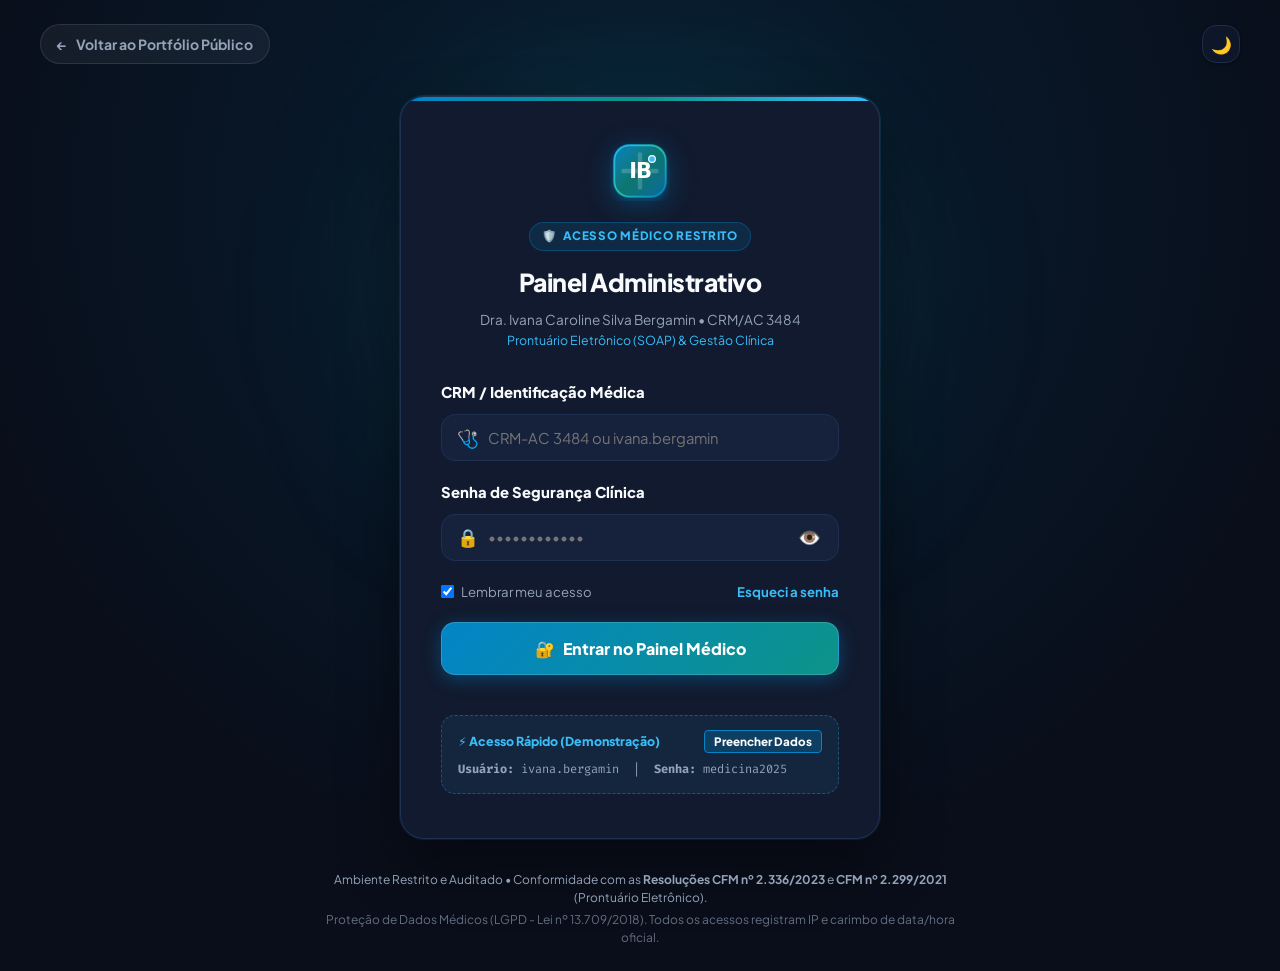
==== commit 0b76d388: "feat(security): protect admin panel routes and connect login navigation" ====
--- a/admin.html
+++ b/admin.html
@@ -15,6 +15,13 @@
   <link rel="stylesheet" href="css/styles.css">
   <link rel="stylesheet" href="css/components.css">
   <link rel="stylesheet" href="css/admin.css">
+
+  <!-- Autenticação Médica e Guarda de Rota -->
+  <script src="js/auth.js"></script>
+  <script>
+    // Protege o painel: redireciona para login.html se não houver sessão ativa
+    AuthService.protectPage();
+  </script>
 </head>
 <body class="admin-body">
 
@@ -74,8 +81,8 @@
       <a href="index.html" class="btn btn-sm btn-outline" style="width: 100%; justify-content: center;">
         🌐 Ver Site Público
       </a>
-      <button class="admin-logout-btn" onclick="showToast('Sessão médica encerrada.', 'info'); setTimeout(()=>window.location.href='index.html', 1000);">
-        🔒 Bloquear Painel
+      <button class="admin-logout-btn" onclick="AuthService.logout()">
+        🔒 Encerrar Sessão Médica
       </button>
     </div>
   </aside>
@@ -92,8 +99,11 @@
       </div>
 
       <div class="admin-header-actions">
+        <span class="admin-badge-session" id="adminSessionBadge" title="Sessão médica criptografada e autenticada">
+          <span style="display: inline-block; width: 7px; height: 7px; background-color: var(--admin-success); border-radius: 50%; box-shadow: 0 0 6px var(--admin-success);"></span>
+          Sessão Médica Conectada
+        </span>
         <span class="admin-badge-usf">
-          <span style="display: inline-block; width: 7px; height: 7px; background-color: var(--admin-success); border-radius: 50%;"></span>
           USF Luana Freitas (ESF II)
         </span>
         <button class="theme-toggle-btn" id="themeToggleBtn" aria-label="Alternar modo escuro/claro">
--- a/css/styles.css
+++ b/css/styles.css
@@ -301,7 +301,7 @@
   position: sticky;
   top: 0;
   z-index: 1000;
-  height: var(--header-height);
+  height: 68px;
   background-color: var(--bg-glass);
   backdrop-filter: blur(20px);
   -webkit-backdrop-filter: blur(20px);
@@ -309,9 +309,15 @@
   transition: all var(--transition-normal);
 }
 
+.site-header .container {
+  max-width: 1440px;
+  padding: 0 1.25rem;
+  height: 100%;
+}
+
 .site-header.scrolled {
   box-shadow: var(--shadow-lg);
-  height: 74px;
+  height: 64px;
 }
 
 .nav-wrapper {
@@ -319,20 +325,24 @@
   align-items: center;
   justify-content: space-between;
   height: 100%;
+  gap: 1rem;
 }
 
 /* Logo & Monograma Clínico */
 .brand-link {
   display: flex;
   align-items: center;
-  gap: 1rem;
+  gap: 0.75rem;
+  flex-shrink: 0;
+  text-decoration: none;
 }
 
 .brand-crest {
-  width: 50px;
-  height: 50px;
+  width: 42px;
+  height: 42px;
   transition: transform var(--transition-normal);
   filter: drop-shadow(0 4px 10px rgba(2, 132, 199, 0.25));
+  flex-shrink: 0;
 }
 
 .brand-link:hover .brand-crest {
@@ -342,33 +352,37 @@
 .brand-info {
   display: flex;
   flex-direction: column;
+  white-space: nowrap !important;
 }
 
 .brand-name {
-  font-size: 1.25rem;
+  font-size: 1.1rem;
   font-weight: 900;
   color: var(--text-main);
   letter-spacing: -0.025em;
   line-height: 1.15;
+  white-space: nowrap !important;
 }
 
 .brand-badge-row {
   display: flex;
   align-items: center;
-  gap: 0.5rem;
-  margin-top: 0.2rem;
+  gap: 0.4rem;
+  margin-top: 0.15rem;
+  white-space: nowrap !important;
 }
 
 .brand-crm-tag {
-  font-size: 0.75rem;
+  font-size: 0.7rem;
   font-weight: 800;
   color: var(--primary-600);
   background: var(--primary-100);
-  padding: 0.15rem 0.55rem;
+  padding: 0.1rem 0.45rem;
   border-radius: var(--radius-full);
   display: inline-flex;
   align-items: center;
-  gap: 0.3rem;
+  gap: 0.25rem;
+  white-space: nowrap !important;
 }
 
 [data-theme="dark"] .brand-crm-tag {
@@ -377,25 +391,32 @@
 }
 
 .brand-status-text {
-  font-size: 0.75rem;
+  font-size: 0.7rem;
   color: var(--text-muted);
   font-weight: 600;
-}
-
-/* Menu de Navegação */
+  white-space: nowrap !important;
+}
+
+/* Menu de Navegação - Sem quebra de linha (white-space: nowrap) */
 .nav-menu {
   display: flex;
   align-items: center;
-  gap: 1.5rem;
+  gap: 0.35rem;
   list-style: none;
+  margin: 0;
+  padding: 0;
+  flex-wrap: nowrap !important;
 }
 
 .nav-link {
-  font-size: 0.925rem;
+  font-size: 0.84rem;
   font-weight: 700;
   color: var(--text-secondary);
-  padding: 0.5rem 0.5rem;
+  padding: 0.45rem 0.65rem;
   position: relative;
+  white-space: nowrap !important;
+  display: inline-block;
+  line-height: 1.2;
   border-radius: var(--radius-sm);
   transition: all var(--transition-fast);
 }
@@ -403,11 +424,11 @@
 .nav-link::after {
   content: '';
   position: absolute;
-  bottom: -4px;
+  bottom: 0px;
   left: 50%;
   transform: translateX(-50%);
   width: 0%;
-  height: 3px;
+  height: 2.5px;
   background: linear-gradient(90deg, var(--primary-500), var(--teal-400));
   transition: width var(--transition-normal);
   border-radius: var(--radius-full);
@@ -415,21 +436,24 @@
 
 .nav-link:hover, .nav-link.active {
   color: var(--primary-600);
+  background: rgba(2, 132, 199, 0.08);
 }
 
 [data-theme="dark"] .nav-link:hover, [data-theme="dark"] .nav-link.active {
   color: var(--primary-400);
+  background: rgba(56, 189, 248, 0.12);
 }
 
 .nav-link:hover::after, .nav-link.active::after {
-  width: 80%;
+  width: 70%;
 }
 
 /* Ações do Header (Tema e CTA) */
 .nav-actions {
   display: flex;
   align-items: center;
-  gap: 0.85rem;
+  gap: 0.65rem;
+  flex-shrink: 0;
 }
 
 .theme-toggle-btn {
@@ -437,15 +461,16 @@
   border: 1px solid var(--border-subtle);
   color: var(--text-secondary);
   cursor: pointer;
-  width: 42px;
-  height: 42px;
+  width: 38px;
+  height: 38px;
   border-radius: var(--radius-md);
   display: flex;
   align-items: center;
   justify-content: center;
-  font-size: 1.15rem;
+  font-size: 1.05rem;
   transition: all var(--transition-fast);
   box-shadow: var(--shadow-sm);
+  flex-shrink: 0;
 }
 
 .theme-toggle-btn:hover {
@@ -458,9 +483,9 @@
 .header-cta-btn {
   display: inline-flex;
   align-items: center;
-  gap: 0.5rem;
-  padding: 0.65rem 1.35rem;
-  font-size: 0.9rem;
+  gap: 0.4rem;
+  padding: 0.55rem 1.15rem;
+  font-size: 0.85rem;
   font-weight: 800;
   background: linear-gradient(135deg, var(--primary-600) 0%, var(--teal-700) 100%);
   color: #ffffff;
@@ -468,6 +493,8 @@
   box-shadow: 0 4px 14px rgba(2, 132, 199, 0.3);
   transition: all var(--transition-normal);
   border: 1px solid rgba(255, 255, 255, 0.2);
+  white-space: nowrap !important;
+  flex-shrink: 0;
 }
 
 .header-cta-btn:hover {
@@ -481,8 +508,9 @@
   background: var(--bg-surface);
   border: 1px solid var(--border-subtle);
   color: var(--text-main);
-  padding: 0.5rem 0.75rem;
+  padding: 0.4rem 0.65rem;
   border-radius: var(--radius-md);
-  font-size: 1.25rem;
+  font-size: 1.15rem;
   cursor: pointer;
-}
+  flex-shrink: 0;
+}
--- a/css/components.css
+++ b/css/components.css
@@ -265,29 +265,41 @@
 }
 
 /* ==========================================================================
-   HERO VISUAL & CARDS FLUTUANTES (GLASSMORPHISM DE LUXO)
+   HERO VISUAL & PERSONAGEM 2D COM CARDS FLUTUANTES DE LUXO
    ========================================================================== */
 .hero-visual-wrapper {
   position: relative;
   display: flex;
   justify-content: center;
   align-items: center;
-  padding: 1rem 0;
+  padding: 1.5rem 0;
+  max-width: 480px;
+  margin: 0 auto;
+}
+
+.hero-avatar-frame {
+  position: relative;
+  width: 100%;
+  max-width: 420px;
+  display: flex;
+  justify-content: center;
 }
 
 .hero-main-avatar {
   width: 100%;
-  max-width: 440px;
+  max-width: 420px;
   height: auto;
-  filter: drop-shadow(0 20px 35px rgba(2, 132, 199, 0.2));
+  border-radius: 50%;
+  box-shadow: 0 20px 45px rgba(2, 132, 199, 0.28), 0 0 0 6px rgba(56, 189, 248, 0.25);
   transition: transform var(--transition-normal);
+  display: block;
 }
 
 .hero-main-avatar:hover {
-  transform: translateY(-4px);
-}
-
-/* Floating Glass Cards */
+  transform: translateY(-4px) scale(1.01);
+}
+
+/* Floating Glass Cards - Flanking the Lower Shoulders/Waist (Never overlapping head or hair) */
 .floating-badge {
   position: absolute;
   background: var(--bg-glass-card);
@@ -295,14 +307,15 @@
   -webkit-backdrop-filter: blur(20px);
   border: 1px solid var(--border-glass);
   border-radius: var(--radius-lg);
-  padding: 0.95rem 1.35rem;
-  display: flex;
-  align-items: center;
-  gap: 0.95rem;
+  padding: 0.85rem 1.25rem;
+  display: flex;
+  align-items: center;
+  gap: 0.85rem;
   box-shadow: var(--shadow-xl);
   transition: all var(--transition-normal);
   z-index: 10;
-  max-width: 250px;
+  max-width: 270px;
+  white-space: nowrap;
 }
 
 .floating-badge:hover {
@@ -312,14 +325,14 @@
 }
 
 .floating-badge-top {
-  top: 6%;
-  left: -8%;
+  top: 52%;
+  left: -55px;
   animation: floatTop 6s ease-in-out infinite;
 }
 
 .floating-badge-bottom {
-  bottom: 8%;
-  right: -8%;
+  bottom: 6%;
+  right: -55px;
   animation: floatBottom 6s ease-in-out infinite;
   animation-delay: -3s;
 }
@@ -746,3 +759,154 @@
   background-color: var(--primary-100);
   color: var(--primary-600);
 }
+
+/* ==========================================================================
+   SHOWCASE CLÍNICO & DIAGNÓSTICO (INTEGRAÇÃO MEDICINA + BIOMEDICINA)
+   ========================================================================== */
+.clinical-showcase-card {
+  background: var(--bg-surface);
+  border: 1px solid var(--border-subtle);
+  border-radius: var(--radius-xl);
+  padding: 1.75rem;
+  box-shadow: var(--shadow-lg);
+  display: flex;
+  flex-direction: column;
+  gap: 1.25rem;
+  position: relative;
+  overflow: hidden;
+}
+
+.clinical-showcase-card::before {
+  content: '';
+  position: absolute;
+  top: 0;
+  left: 0;
+  right: 0;
+  height: 4px;
+  background: linear-gradient(90deg, var(--primary-500), var(--teal-500));
+}
+
+.clinical-showcase-header {
+  display: flex;
+  align-items: center;
+  gap: 0.65rem;
+}
+
+.clinical-pulse-dot {
+  width: 10px;
+  height: 10px;
+  border-radius: 50%;
+  background-color: var(--success);
+  box-shadow: 0 0 10px var(--success);
+  animation: pulseDot 2s infinite;
+  flex-shrink: 0;
+}
+
+.clinical-showcase-title {
+  font-size: 0.925rem;
+  font-weight: 800;
+  color: var(--primary-600);
+  text-transform: uppercase;
+  letter-spacing: 0.05em;
+}
+
+[data-theme="dark"] .clinical-showcase-title {
+  color: var(--primary-400);
+}
+
+.ecg-monitor-box {
+  background: #090e17;
+  border: 1px solid rgba(56, 189, 248, 0.25);
+  border-radius: var(--radius-lg);
+  padding: 1rem 1.25rem 0.5rem;
+  position: relative;
+  box-shadow: inset 0 2px 10px rgba(0, 0, 0, 0.5);
+}
+
+.ecg-screen-header {
+  display: flex;
+  justify-content: space-between;
+  align-items: center;
+  margin-bottom: 0.5rem;
+}
+
+.ecg-badge {
+  font-size: 0.725rem;
+  font-family: var(--font-mono, monospace);
+  font-weight: 700;
+  color: #38bdf8;
+  letter-spacing: 0.05em;
+  background: rgba(56, 189, 248, 0.12);
+  padding: 0.15rem 0.5rem;
+  border-radius: 4px;
+  border: 1px solid rgba(56, 189, 248, 0.2);
+}
+
+.ecg-svg {
+  width: 100%;
+  height: 90px;
+  display: block;
+}
+
+.ecg-pulse-anim {
+  stroke-dasharray: 600;
+  stroke-dashoffset: 600;
+  animation: ecgTrace 3s linear infinite;
+}
+
+@keyframes ecgTrace {
+  0% { stroke-dashoffset: 600; }
+  50% { stroke-dashoffset: 0; }
+  100% { stroke-dashoffset: -600; }
+}
+
+.clinical-pillars-grid {
+  display: grid;
+  grid-template-columns: 1fr;
+  gap: 0.85rem;
+}
+
+.pillar-mini-card {
+  display: flex;
+  align-items: flex-start;
+  gap: 0.85rem;
+  background: var(--bg-surface-subtle);
+  border: 1px solid var(--border-subtle);
+  border-radius: var(--radius-md);
+  padding: 0.85rem 1rem;
+  transition: all var(--transition-fast);
+}
+
+.pillar-mini-card:hover {
+  border-color: var(--primary-400);
+  background: rgba(2, 132, 199, 0.05);
+  transform: translateX(4px);
+}
+
+.pillar-mini-icon {
+  font-size: 1.35rem;
+  width: 38px;
+  height: 38px;
+  border-radius: var(--radius-md);
+  background: var(--bg-surface);
+  border: 1px solid var(--border-subtle);
+  display: flex;
+  align-items: center;
+  justify-content: center;
+  flex-shrink: 0;
+  box-shadow: var(--shadow-sm);
+}
+
+.pillar-mini-title {
+  font-size: 0.875rem;
+  font-weight: 800;
+  color: var(--text-main);
+  margin-bottom: 0.2rem;
+}
+
+.pillar-mini-text {
+  font-size: 0.8rem;
+  color: var(--text-muted);
+  line-height: 1.4;
+  margin: 0;
+}
--- a/css/admin.css
+++ b/css/admin.css
@@ -215,6 +215,19 @@
   background-color: rgba(16, 185, 129, 0.15);
   border: 1px solid rgba(16, 185, 129, 0.3);
   color: var(--admin-success);
+  border-radius: 9999px;
+  font-size: 0.8rem;
+  font-weight: 700;
+}
+
+.admin-badge-session {
+  display: inline-flex;
+  align-items: center;
+  gap: 0.45rem;
+  padding: 0.35rem 0.85rem;
+  background-color: rgba(56, 189, 248, 0.12);
+  border: 1px solid rgba(56, 189, 248, 0.35);
+  color: #38bdf8;
   border-radius: 9999px;
   font-size: 0.8rem;
   font-weight: 700;
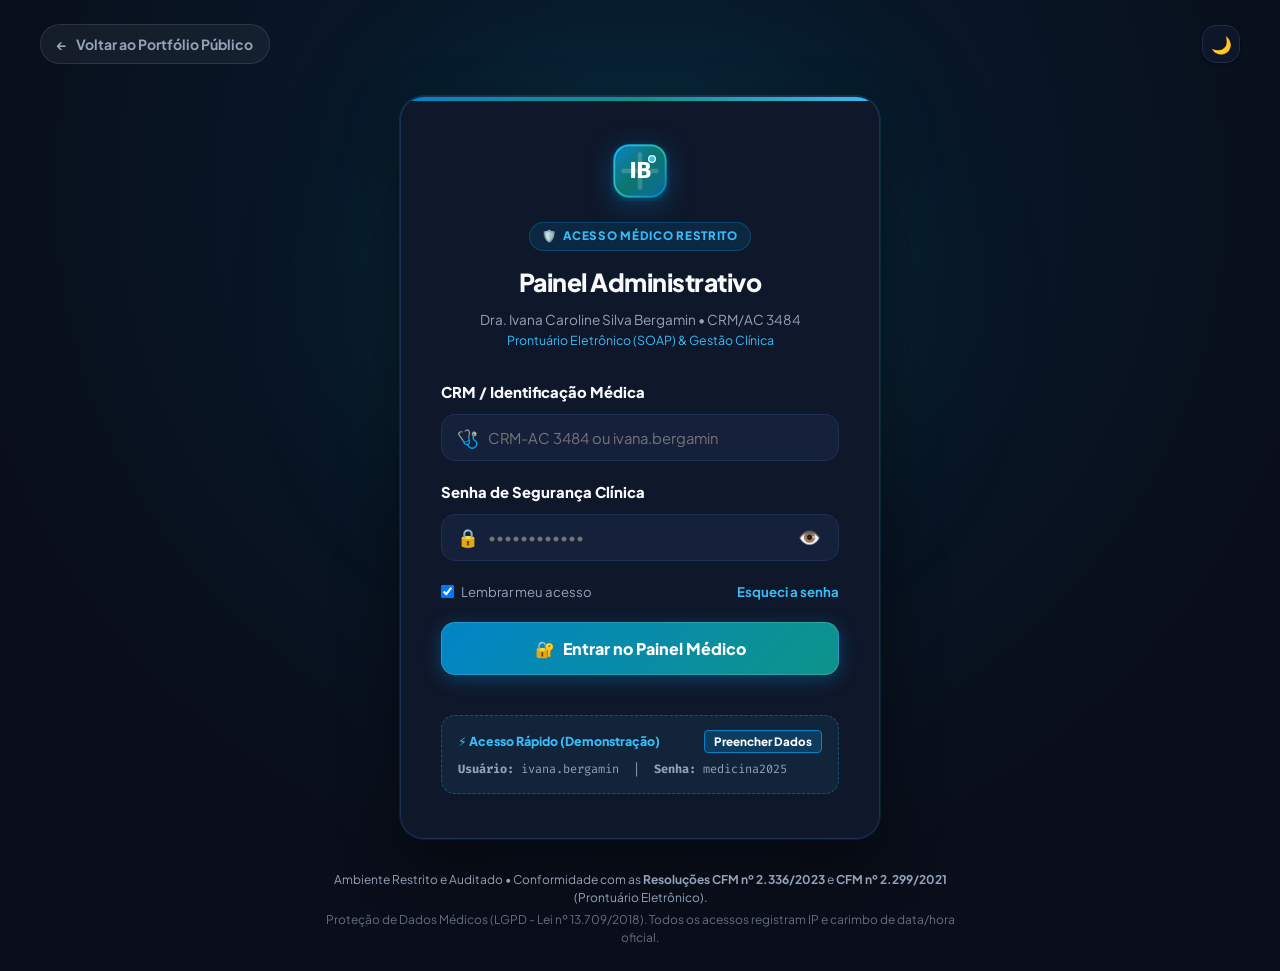
==== commit bf668489: "feat(admin): redesign medical panel with WhatsApp quick message hub (returns, scheduled days, custom" ====
--- a/admin.html
+++ b/admin.html
@@ -3,15 +3,13 @@
 <head>
   <meta charset="UTF-8">
   <meta name="viewport" content="width=device-width, initial-scale=1.0">
-  <title>Painel Médico Administrativo | Dra. Ivana Bergamin (CRM/AC 3484)</title>
+  <title>Painel Médico | Dra. Ivana Bergamin (CRM/AC 3484)</title>
   <link rel="icon" type="image/svg+xml" href="assets/img/favicon.svg">
-  
-  <!-- Fontes do Google -->
+
   <link rel="preconnect" href="https://fonts.googleapis.com">
   <link rel="preconnect" href="https://fonts.gstatic.com" crossorigin>
   <link href="https://fonts.googleapis.com/css2?family=Plus+Jakarta+Sans:wght@400;500;600;700;800;900&display=swap" rel="stylesheet">
 
-  <!-- Estilos Gerais e do Painel -->
   <link rel="stylesheet" href="css/styles.css">
   <link rel="stylesheet" href="css/components.css">
   <link rel="stylesheet" href="css/admin.css">
@@ -19,7 +17,6 @@
   <!-- Autenticação Médica e Guarda de Rota -->
   <script src="js/auth.js"></script>
   <script>
-    // Protege o painel: redireciona para login.html se não houver sessão ativa
     AuthService.protectPage();
   </script>
 </head>
@@ -28,9 +25,9 @@
   <!-- ==========================================================================
        SIDEBAR LATERAL
        ========================================================================== -->
-  <aside class="admin-sidebar">
+  <aside class="admin-sidebar" id="adminSidebar">
     <div class="admin-sidebar-header">
-      <img src="assets/img/logo-crest.svg" alt="Monograma Dra. Ivana" class="admin-brand-crest">
+      <img src="assets/img/avatar-doctor.svg" alt="Dra. Ivana Bergamin" class="admin-brand-crest">
       <div>
         <div class="admin-sidebar-title">Dra. Ivana Bergamin</div>
         <div class="admin-sidebar-crm">CRM/AC 3484 • MFC</div>
@@ -39,453 +36,478 @@
 
     <ul class="admin-nav-list">
       <li class="admin-nav-item active">
-        <button data-tab="tab-dashboard">
-          <span>📊</span>
-          <span>Visão Geral</span>
+        <button data-tab="tab-quickmsg">
+          <span>⚡</span>
+          <span>Mensagem Rápida</span>
+          <span class="admin-nav-badge badge-wa">WA</span>
         </button>
       </li>
       <li class="admin-nav-item">
         <button data-tab="tab-agenda">
           <span>📅</span>
-          <span>Agenda de Consultas</span>
-          <span class="admin-nav-badge" id="navPendingBadge">1</span>
+          <span>Agenda & Retornos</span>
+          <span class="admin-nav-badge" id="navAgendaBadge">5</span>
         </button>
       </li>
       <li class="admin-nav-item">
         <button data-tab="tab-prontuarios">
           <span>🩺</span>
-          <span>Prontuários (SOAP)</span>
+          <span>Prontuário & Receitas</span>
         </button>
       </li>
       <li class="admin-nav-item">
         <button data-tab="tab-triagens">
           <span>🚨</span>
-          <span>Triagens & Pré-Consulta</span>
-        </button>
-      </li>
-      <li class="admin-nav-item">
-        <button data-tab="tab-instagram">
-          <span>📸</span>
-          <span>Canal @ivanaabergamin</span>
+          <span>Triagens</span>
+          <span class="admin-nav-badge" id="navTriageBadge" style="display: none;">0</span>
         </button>
       </li>
       <li class="admin-nav-item">
         <button data-tab="tab-config">
           <span>⚙️</span>
-          <span>Horários & Locais</span>
+          <span>Meu Contato & Agenda</span>
         </button>
       </li>
     </ul>
+
+    <div class="admin-sidebar-phone">
+      <span class="admin-sidebar-phone-label">WhatsApp Oficial da Dra. Ivana</span>
+      <span class="admin-sidebar-phone-num" id="sidebarDoctorPhone">+55 69 9383-7333</span>
+    </div>
 
     <div class="admin-sidebar-footer">
       <a href="index.html" class="btn btn-sm btn-outline" style="width: 100%; justify-content: center;">
         🌐 Ver Site Público
       </a>
       <button class="admin-logout-btn" onclick="AuthService.logout()">
-        🔒 Encerrar Sessão Médica
+        🔒 Sair do Painel
       </button>
     </div>
   </aside>
 
   <!-- ==========================================================================
-       CONTEÚDO PRINCIPAL (MAIN WRAPPER)
+       ÁREA PRINCIPAL
        ========================================================================== -->
   <div class="admin-main-wrapper">
-    <!-- Header Superior do Painel -->
     <header class="admin-top-header">
-      <div class="admin-header-greeting">
-        <h2>Painel de Gestão Médica</h2>
-        <p>Bem-vinda, Dra. Ivana Caroline Silva Bergamin • Residência COREME / FUNDHACRE</p>
+      <div class="admin-header-left">
+        <button class="admin-mobile-menu-btn" id="adminMobileMenuBtn" aria-label="Abrir menu">☰</button>
+        <div class="admin-header-greeting">
+          <h2>Central Clínica da Dra. Ivana</h2>
+          <p>Envie retornos, confirme dias marcados e gerencie sua agenda em segundos</p>
+        </div>
       </div>
 
       <div class="admin-header-actions">
-        <span class="admin-badge-session" id="adminSessionBadge" title="Sessão médica criptografada e autenticada">
-          <span style="display: inline-block; width: 7px; height: 7px; background-color: var(--admin-success); border-radius: 50%; box-shadow: 0 0 6px var(--admin-success);"></span>
-          Sessão Médica Conectada
+        <button class="btn btn-sm btn-primary" onclick="openNewAppointmentModal()">
+          + Novo Horário / Retorno
+        </button>
+        <span class="admin-badge-session">
+          <span style="width: 7px; height: 7px; background: var(--admin-success); border-radius: 50%; display: inline-block;"></span>
+          Conectada
         </span>
-        <span class="admin-badge-usf">
-          USF Luana Freitas (ESF II)
-        </span>
-        <button class="theme-toggle-btn" id="themeToggleBtn" aria-label="Alternar modo escuro/claro">
-          🌙
-        </button>
+        <span class="admin-badge-usf">USF Luana Freitas</span>
+        <button class="theme-toggle-btn" id="themeToggleBtn" aria-label="Alternar tema">🌙</button>
       </div>
     </header>
 
-    <!-- Área de Conteúdo / Abas -->
     <main class="admin-content-area">
-
-      <!-- ================= ABA 1: VISÃO GERAL (DASHBOARD) ================= -->
-      <section class="admin-view-tab active" id="tab-dashboard">
-        <!-- KPIs Principais -->
-        <div class="kpi-grid">
-          <div class="kpi-card">
-            <div class="kpi-icon-box kpi-blue">📅</div>
+      <!-- KPI Strip Resumida -->
+      <div class="kpi-strip">
+        <div class="kpi-mini">
+          <div class="kpi-icon-box kpi-blue">📅</div>
+          <div>
+            <div class="kpi-val" id="kpiTotalAppts">0</div>
+            <div class="kpi-lbl">Na Agenda</div>
+          </div>
+        </div>
+        <div class="kpi-mini">
+          <div class="kpi-icon-box kpi-purple">🔄</div>
+          <div>
+            <div class="kpi-val" id="kpiReturns">0</div>
+            <div class="kpi-lbl">Retornos Marcados</div>
+          </div>
+        </div>
+        <div class="kpi-mini">
+          <div class="kpi-icon-box kpi-amber">⏳</div>
+          <div>
+            <div class="kpi-val" id="kpiPending">0</div>
+            <div class="kpi-lbl">Aguardando Confirmação</div>
+          </div>
+        </div>
+        <div class="kpi-mini">
+          <div class="kpi-icon-box kpi-green">💬</div>
+          <div>
+            <div class="kpi-val" id="kpiSentToday">0</div>
+            <div class="kpi-lbl">Mensagens Enviadas</div>
+          </div>
+        </div>
+      </div>
+
+      <!-- ======================================================================
+           ABA 1: CENTRAL DE MENSAGEM RÁPIDA (RETORNO, DIA MARCADO, MENSAGEM)
+           ====================================================================== -->
+      <section class="admin-view-tab active" id="tab-quickmsg">
+        <div class="quick-msg-grid">
+          <!-- COLUNA ESQUERDA: COMPOSITOR INTERATIVO -->
+          <div class="panel-card">
+            <div class="panel-card-header">
+              <div>
+                <h3 class="panel-card-title">⚡ Mensagem Rápida no WhatsApp</h3>
+                <p class="panel-card-sub">Escolha o tipo (retorno, dia marcado ou recado), defina data/hora e envie com 1 clique.</p>
+              </div>
+            </div>
+
+            <!-- 1. Tipo da Mensagem -->
+            <div class="admin-field">
+              <label>1. O que deseja enviar?</label>
+              <div class="template-picker-grid" id="templatePicker">
+                <button type="button" class="template-card-btn active" data-template="retorno">
+                  <span class="template-card-icon">🔄</span>
+                  <span class="template-card-label">Retorno</span>
+                </button>
+                <button type="button" class="template-card-btn" data-template="dia_marcado">
+                  <span class="template-card-icon">📅</span>
+                  <span class="template-card-label">Dia Marcado</span>
+                </button>
+                <button type="button" class="template-card-btn" data-template="mensagem">
+                  <span class="template-card-icon">💬</span>
+                  <span class="template-card-label">Mensagem</span>
+                </button>
+                <button type="button" class="template-card-btn" data-template="exames">
+                  <span class="template-card-icon">🧪</span>
+                  <span class="template-card-label">Exames</span>
+                </button>
+                <button type="button" class="template-card-btn" data-template="remarcar">
+                  <span class="template-card-icon">⏰</span>
+                  <span class="template-card-label">Remarcar</span>
+                </button>
+              </div>
+            </div>
+
+            <!-- 2. Selecionar Paciente da Agenda -->
+            <div class="admin-field">
+              <label>2. Selecionar paciente da agenda (ou digitar abaixo)</label>
+              <div class="quick-chips-row" id="quickPatientChips"></div>
+            </div>
+
+            <div class="form-row-2">
+              <div class="admin-field">
+                <label for="qmPatientName">Nome do Paciente</label>
+                <input type="text" id="qmPatientName" class="admin-input" placeholder="Ex: Maria Raimunda">
+              </div>
+              <div class="admin-field">
+                <label for="qmPatientPhone">WhatsApp do Paciente (com DDD)</label>
+                <input type="tel" id="qmPatientPhone" class="admin-input" placeholder="Ex: +55 69 9383-7333">
+              </div>
+            </div>
+
+            <!-- 3. Dia Marcado, Horário & Local -->
+            <div id="qmScheduleFields">
+              <div class="form-row-3">
+                <div class="admin-field">
+                  <label for="qmDate">Dia Marcado / Retorno</label>
+                  <input type="date" id="qmDate" class="admin-input">
+                </div>
+                <div class="admin-field">
+                  <label for="qmTime">Horário</label>
+                  <input type="time" id="qmTime" class="admin-input" value="09:00">
+                </div>
+                <div class="admin-field">
+                  <label for="qmLocation">Local / Modalidade</label>
+                  <select id="qmLocation" class="admin-select">
+                    <option value="USF Luana Freitas (ESF II)">USF Luana Freitas (ESF II)</option>
+                    <option value="Consultório Clínico">Consultório Clínico</option>
+                    <option value="Telemedicina (Online)">Telemedicina (Online)</option>
+                    <option value="FUNDHACRE / Ambulatório">FUNDHACRE / Ambulatório</option>
+                  </select>
+                </div>
+              </div>
+
+              <!-- Atalhos Rápidos de Data & Horário -->
+              <div class="admin-field">
+                <label>Atalhos rápidos de retorno & horário</label>
+                <div class="quick-chips-row" style="margin-bottom: 0.45rem;">
+                  <button type="button" class="quick-chip" onclick="setQuickDateOffset(1)">Amanhã</button>
+                  <button type="button" class="quick-chip" onclick="setQuickDateOffset(7)">+7 dias</button>
+                  <button type="button" class="quick-chip" onclick="setQuickDateOffset(15)">+15 dias (Retorno)</button>
+                  <button type="button" class="quick-chip" onclick="setQuickDateOffset(30)">+30 dias (Retorno)</button>
+                </div>
+                <div class="quick-chips-row" id="quickTimeChips">
+                  <button type="button" class="quick-chip" data-time="08:00">08:00</button>
+                  <button type="button" class="quick-chip" data-time="08:30">08:30</button>
+                  <button type="button" class="quick-chip active" data-time="09:00">09:00</button>
+                  <button type="button" class="quick-chip" data-time="10:00">10:00</button>
+                  <button type="button" class="quick-chip" data-time="14:00">14:00</button>
+                  <button type="button" class="quick-chip" data-time="15:00">15:00</button>
+                  <button type="button" class="quick-chip" data-time="16:00">16:00</button>
+                  <button type="button" class="quick-chip" data-time="17:00">17:00</button>
+                </div>
+              </div>
+            </div>
+
+            <!-- 4. Mensagem / Observação Personalizada -->
+            <div class="admin-field">
+              <label for="qmExtraNote" id="qmExtraNoteLabel">Orientações adicionais (ex: exames, jejum, receita)</label>
+              <textarea id="qmExtraNote" class="admin-textarea" rows="3" placeholder="Ex: Por favor, trazer os exames de sangue recentes e a lista das medicações em uso."></textarea>
+            </div>
+
+            <!-- 5. Ações -->
+            <div class="quick-actions-bar">
+              <button type="button" class="btn-wa-primary" onclick="dispatchQuickWhatsApp(false)">
+                <span>💬</span>
+                <span>Enviar no WhatsApp</span>
+              </button>
+              <button type="button" class="btn btn-primary btn-sm" onclick="dispatchQuickWhatsApp(true)">
+                📅 Enviar + Salvar na Agenda
+              </button>
+              <button type="button" class="btn btn-outline btn-sm" onclick="copyQuickMessage()">
+                📋 Copiar Texto
+              </button>
+              <button type="button" class="btn btn-outline btn-sm" onclick="sendTestToDoctorPhone()" title="Enviar prévia para o WhatsApp da Dra. Ivana (+55 69 9383-7333)">
+                📲 Testar no Meu WhatsApp
+              </button>
+            </div>
+          </div>
+
+          <!-- COLUNA DIREITA: PRÉVIA AO VIVO DO WHATSAPP + HISTÓRICO -->
+          <div style="display: flex; flex-direction: column; gap: 1.25rem;">
+            <div class="wa-preview-shell">
+              <div class="wa-preview-header">
+                <div class="wa-avatar-dot" id="waPreviewInitials">PA</div>
+                <div>
+                  <div class="wa-preview-name" id="waPreviewName">Selecione um paciente</div>
+                  <div class="wa-preview-status" id="waPreviewPhone">Prévia ao vivo do WhatsApp</div>
+                </div>
+              </div>
+              <div class="wa-preview-chat">
+                <div class="wa-bubble" id="waPreviewBubble">
+                  Carregando prévia da mensagem...
+                </div>
+              </div>
+              <div class="wa-preview-footer">
+                <span>Assinatura: Dra. Ivana • CRM/AC 3484</span>
+                <span id="waPreviewCharCount">0 caracteres</span>
+              </div>
+            </div>
+
+            <div class="panel-card" style="padding: 1.2rem;">
+              <div class="panel-card-header" style="margin-bottom: 0.85rem;">
+                <h4 class="panel-card-title" style="font-size: 0.92rem;">🕒 Histórico de Envios Rápidos</h4>
+                <button type="button" class="btn-mini" onclick="clearSentHistory()">Limpar</button>
+              </div>
+              <div class="sent-history-list" id="sentHistoryList"></div>
+            </div>
+          </div>
+        </div>
+      </section>
+
+      <!-- ======================================================================
+           ABA 2: AGENDA & RETORNOS
+           ====================================================================== -->
+      <section class="admin-view-tab" id="tab-agenda">
+        <div class="agenda-toolbar">
+          <div class="agenda-filter-pills" id="agendaFilterPills">
+            <button type="button" class="quick-chip active" data-filter="all">Todos</button>
+            <button type="button" class="quick-chip" data-filter="Retorno Marcado">🔄 Retornos</button>
+            <button type="button" class="quick-chip" data-filter="Confirmada">✓ Confirmadas</button>
+            <button type="button" class="quick-chip" data-filter="Pendente">⏳ Pendentes</button>
+            <button type="button" class="quick-chip" data-filter="Concluída">🏁 Concluídas</button>
+          </div>
+          <div style="display: flex; gap: 0.65rem; align-items: center; flex-wrap: wrap;">
+            <input type="text" id="agendaSearchInput" class="admin-input" placeholder="🔎 Buscar paciente ou motivo..." style="width: 240px;">
+            <button type="button" class="btn btn-primary btn-sm" onclick="openNewAppointmentModal()">
+              + Marcar Dia / Retorno
+            </button>
+          </div>
+        </div>
+
+        <div class="agenda-cards-list" id="agendaCardsList"></div>
+      </section>
+
+      <!-- ======================================================================
+           ABA 3: PRONTUÁRIO & RECEITAS (SOAP)
+           ====================================================================== -->
+      <section class="admin-view-tab" id="tab-prontuarios">
+        <div class="panel-card">
+          <div class="panel-card-header">
             <div>
-              <div class="kpi-val" id="kpiTotalAppts">5</div>
-              <div class="kpi-label">Consultas Agendadas</div>
-            </div>
-          </div>
-
-          <div class="kpi-card">
-            <div class="kpi-icon-box kpi-teal">✓</div>
+              <h3 class="panel-card-title">🩺 Prontuários Eletrônicos (SOAP) & Receituário</h3>
+              <p class="panel-card-sub">Registre evoluções clínicas e imprima receitas timbradas com CRM/AC 3484.</p>
+            </div>
+            <button class="btn btn-primary btn-sm" onclick="openSoapModal('')">
+              + Nova Evolução / Receita
+            </button>
+          </div>
+          <div id="soapHistoryContainer" style="display: flex; flex-direction: column; gap: 0.85rem;"></div>
+        </div>
+      </section>
+
+      <!-- ======================================================================
+           ABA 4: TRIAGENS RECEBIDAS DO SITE
+           ====================================================================== -->
+      <section class="admin-view-tab" id="tab-triagens">
+        <div class="panel-card">
+          <div class="panel-card-header">
             <div>
-              <div class="kpi-val" id="kpiConfirmedAppts">4</div>
-              <div class="kpi-label">Consultas Confirmadas</div>
-            </div>
-          </div>
-
-          <div class="kpi-card">
-            <div class="kpi-icon-box kpi-amber">⏳</div>
+              <h3 class="panel-card-title">🚨 Triagens & Pré-Consultas</h3>
+              <p class="panel-card-sub">Respostas enviadas pelos pacientes pelo portal público.</p>
+            </div>
+          </div>
+          <div id="triageInboxContainer" style="display: flex; flex-direction: column; gap: 0.85rem;"></div>
+        </div>
+      </section>
+
+      <!-- ======================================================================
+           ABA 5: MEU CONTATO & HORÁRIOS
+           ====================================================================== -->
+      <section class="admin-view-tab" id="tab-config">
+        <div class="panel-card" style="max-width: 720px;">
+          <div class="panel-card-header">
             <div>
-              <div class="kpi-val" id="kpiPendingAppts">1</div>
-              <div class="kpi-label">Aguardando Confirmação</div>
-            </div>
-          </div>
-
-          <div class="kpi-card">
-            <div class="kpi-icon-box kpi-rose">🏥</div>
-            <div>
-              <div class="kpi-val" id="kpiUsfAppts">2</div>
-              <div class="kpi-label">Pacientes USF Luana Freitas</div>
-            </div>
-          </div>
-        </div>
-
-        <!-- Alertas de Prática e Próximos Pacientes -->
-        <div class="grid grid-2" style="margin-bottom: 2rem;">
-          <!-- Card de Plantão e Vínculos -->
-          <div class="card">
-            <h3 class="card-title" style="font-size: 1.15rem; margin-bottom: 0.75rem;">
-              🏛️ Escala e Vínculos Clínicos Ativos
-            </h3>
-            <div style="display: flex; flex-direction: column; gap: 0.75rem; font-size: 0.9rem;">
-              <div style="padding: 0.75rem; background: var(--admin-surface); border-radius: 8px; border-left: 3px solid var(--admin-accent);">
-                <strong>USF Luana Freitas (Rio Branco/AC)</strong>
-                <p style="margin: 0.15rem 0 0 0; color: var(--admin-text-muted); font-size: 0.8rem;">
-                  Atenção Primária à Saúde • Segunda a Sexta (40h) • CNES: 7565534
-                </p>
-              </div>
-              <div style="padding: 0.75rem; background: var(--admin-surface); border-radius: 8px; border-left: 3px solid var(--admin-teal);">
-                <strong>FUNDHACRE - Residência Médica em MFC</strong>
-                <p style="margin: 0.15rem 0 0 0; color: var(--admin-text-muted); font-size: 0.8rem;">
-                  Programa COREME / SESACRE • Seleção Pública 2025
-                </p>
-              </div>
-              <div style="padding: 0.75rem; background: var(--admin-surface); border-radius: 8px; border-left: 3px solid var(--admin-warning);">
-                <strong>Hospital Geral de Clínicas & Hospital do Rim</strong>
-                <p style="margin: 0.15rem 0 0 0; color: var(--admin-text-muted); font-size: 0.8rem;">
-                  Interconsultas e apoio clínico em nefrologia e medicina interna
-                </p>
-              </div>
-            </div>
-          </div>
-
-          <!-- Ações Rápidas do Consultório -->
-          <div class="card">
-            <h3 class="card-title" style="font-size: 1.15rem; margin-bottom: 0.75rem;">
-              ⚡ Ações Rápidas da Médica
-            </h3>
-            <div style="display: flex; flex-direction: column; gap: 0.75rem;">
-              <button class="btn btn-primary" onclick="switchAdminTab('tab-agenda')">
-                📋 Visualizar Agenda Completa de Pacientes
-              </button>
-              <button class="btn btn-secondary" onclick="printPrescription('novo')">
-                🖨️ Emitir Receituário Timbrado em Branco
-              </button>
-              <button class="btn btn-outline" onclick="switchAdminTab('tab-triagens')">
-                🚨 Revisar Fichas de Triagem do Site
-              </button>
-            </div>
+              <h3 class="panel-card-title">⚙️ Contato Oficial & Assinatura do WhatsApp</h3>
+              <p class="panel-card-sub">Configure seu número oficial, horários de atendimento e assinatura das mensagens.</p>
+            </div>
+          </div>
+          <div class="form-row-2">
+            <div class="admin-field">
+              <label for="cfgDoctorPhone">WhatsApp Oficial da Dra. Ivana</label>
+              <input type="tel" id="cfgDoctorPhone" class="admin-input" value="+55 69 9383-7333">
+            </div>
+            <div class="admin-field">
+              <label for="cfgDoctorSignature">Assinatura Padrão nas Mensagens</label>
+              <input type="text" id="cfgDoctorSignature" class="admin-input" value="Dra. Ivana Bergamin • Médica (CRM/AC 3484)">
+            </div>
+          </div>
+          <div class="form-row-2">
+            <div class="admin-field">
+              <label for="cfgHoursMorning">Turno Manhã (USF / Consultório)</label>
+              <input type="text" id="cfgHoursMorning" class="admin-input" value="07:30 às 12:00 (Seg a Sex)">
+            </div>
+            <div class="admin-field">
+              <label for="cfgHoursAfternoon">Turno Tarde (Retornos / Telemedicina)</label>
+              <input type="text" id="cfgHoursAfternoon" class="admin-input" value="14:00 às 18:00 (Seg a Sex)">
+            </div>
+          </div>
+          <div style="display: flex; gap: 0.75rem; flex-wrap: wrap;">
+            <button type="button" class="btn btn-primary" onclick="saveDoctorConfig()">
+              💾 Salvar Configurações
+            </button>
+            <a href="https://api.whatsapp.com/send?phone=556993837333" target="_blank" rel="noopener noreferrer" class="btn-wa-primary" style="text-decoration: none;">
+              💬 Abrir Meu WhatsApp (+55 69 9383-7333)
+            </a>
           </div>
         </div>
       </section>
-
-      <!-- ================= ABA 2: AGENDA DE CONSULTAS ================= -->
-      <section class="admin-view-tab" id="tab-agenda">
-        <div class="admin-table-card">
-          <div class="admin-table-header">
-            <h3 class="admin-table-title">Agenda Diária de Atendimentos</h3>
-            
-            <div style="display: flex; gap: 0.75rem; flex-wrap: wrap;">
-              <input type="text" id="searchPatientInput" class="form-input" style="max-width: 240px; padding: 0.5rem 0.85rem; font-size: 0.85rem;" placeholder="Buscar paciente ou CPF..." oninput="filterAppointments()">
-              
-              <select id="filterStatusSelect" class="form-select" style="max-width: 170px; padding: 0.5rem 0.85rem; font-size: 0.85rem;" onchange="filterAppointments()">
-                <option value="todos">Todos os Status</option>
-                <option value="Confirmada">Confirmadas</option>
-                <option value="Pendente">Pendentes</option>
-                <option value="Concluída">Concluídas</option>
-              </select>
-            </div>
-          </div>
-
-          <div class="table-responsive">
-            <table class="admin-table">
-              <thead>
-                <tr>
-                  <th>Código</th>
-                  <th>Paciente</th>
-                  <th>Data & Horário</th>
-                  <th>Motivo / Queixa</th>
-                  <th>Status</th>
-                  <th>Ações Clínicas</th>
-                </tr>
-              </thead>
-              <tbody id="appointmentsTableBody">
-                <!-- Preenchido via js/admin.js -->
-              </tbody>
-            </table>
-          </div>
-        </div>
-      </section>
-
-      <!-- ================= ABA 3: PRONTUÁRIOS (SOAP) ================= -->
-      <section class="admin-view-tab" id="tab-prontuarios">
-        <div class="admin-table-header" style="background: var(--admin-surface-card); border: 1px solid var(--admin-border); border-radius: var(--radius-lg); margin-bottom: 1.5rem;">
-          <div>
-            <h3 class="admin-table-title">Histórico de Prontuários Eletrônicos (Método SOAP)</h3>
-            <p style="font-size: 0.85rem; color: var(--admin-text-muted); margin: 0.25rem 0 0 0;">
-              Registros clínicos detalhados no padrão da Medicina de Família e Comunidade (Subjetivo, Objetivo, Avaliação e Plano).
-            </p>
-          </div>
-        </div>
-
-        <div id="recordsListContainer">
-          <!-- Preenchido via js/admin.js -->
-        </div>
-      </section>
-
-      <!-- ================= ABA 4: TRIAGENS & PRÉ-CONSULTA ================= -->
-      <section class="admin-view-tab" id="tab-triagens">
-        <div class="card" style="margin-bottom: 1.5rem;">
-          <h3 class="card-title" style="font-size: 1.25rem;">Caixa de Entrada de Triagens Digitais</h3>
-          <p class="card-description">
-            Pacientes que preencheram a ficha de sintomas e acolhimento no site público antes do comparecimento à unidade.
-          </p>
-
-          <div style="margin-top: 1.5rem; display: flex; flex-direction: column; gap: 1rem;">
-            <div style="background: var(--admin-surface); padding: 1.25rem; border-radius: var(--radius-md); border-left: 4px solid var(--admin-success);">
-              <div style="display: flex; justify-content: space-between; align-items: center; margin-bottom: 0.5rem;">
-                <strong>Maria Raimunda de Souza (62 anos)</strong>
-                <span class="badge-status status-confirmada">Rotina / Hipertensão</span>
-              </div>
-              <p style="font-size: 0.885rem; color: var(--admin-text-muted); margin: 0;">
-                "Preciso renovar receita de Losartana e mostrar os exames de sangue que a Dra. Ivana pediu no último mês."
-              </p>
-              <div style="font-size: 0.8rem; color: var(--admin-accent); margin-top: 0.5rem;">
-                Medicamentos: Losartana 50mg, Hidroclorotiazida 25mg • Alergias: Nenhuma
-              </div>
-            </div>
-
-            <div style="background: var(--admin-surface); padding: 1.25rem; border-radius: var(--radius-md); border-left: 4px solid var(--admin-warning);">
-              <div style="display: flex; justify-content: space-between; align-items: center; margin-bottom: 0.5rem;">
-                <strong>Carlos Eduardo Macedo (47 anos)</strong>
-                <span class="badge-status status-pendente">Avaliação Laboratorial</span>
-              </div>
-              <p style="font-size: 0.885rem; color: var(--admin-text-muted); margin: 0;">
-                "Glicemia de jejum deu 138 mg/dL no laboratório e gostaria de iniciar acompanhamento para prevenir diabetes."
-              </p>
-              <div style="font-size: 0.8rem; color: var(--admin-accent); margin-top: 0.5rem;">
-                Medicamentos: Nenhum • Alergias: Dipirona
-              </div>
-            </div>
-          </div>
-        </div>
-      </section>
-
-      <!-- ================= ABA 5: INSTAGRAM @ivanaabergamin ================= -->
-      <section class="admin-view-tab" id="tab-instagram">
-        <div class="card">
-          <div style="display: flex; justify-content: space-between; align-items: center; margin-bottom: 1.5rem; flex-wrap: wrap; gap: 1rem;">
-            <div>
-              <h3 class="card-title" style="font-size: 1.25rem; margin: 0;">Gestão do Canal Educativo @ivanaabergamin</h3>
-              <p class="card-description" style="margin-top: 0.25rem;">
-                Rascunhe novos posts de orientação médica e monitore o alcance das publicações.
-              </p>
-            </div>
-            <a href="https://www.instagram.com/ivanaabergamin/" target="_blank" rel="noopener noreferrer" class="btn btn-primary btn-sm">
-              Abrir Perfil Oficial ↗
-            </a>
-          </div>
-
-          <div class="grid grid-2">
-            <div>
-              <h4 style="font-size: 1rem; font-weight: 800; margin-bottom: 0.75rem;">Novo Post Educativo</h4>
-              <div class="form-group">
-                <label class="form-label">Tema da Publicação</label>
-                <input type="text" class="form-input" placeholder="Ex: Por que fazer o exame de preventivo no tempo certo?">
-              </div>
-              <div class="form-group">
-                <label class="form-label">Legenda Explicativa</label>
-                <textarea class="form-textarea" rows="4" placeholder="Escreva o texto educativo com linguagem simples, acolhedora e ética médica segundo o CFM..."></textarea>
-              </div>
-              <button class="btn btn-secondary" onclick="showToast('Rascunho de post salvo no banco de conteúdos!', 'success')">
-                Salvar Rascunho de Conteúdo
-              </button>
-            </div>
-
-            <div>
-              <h4 style="font-size: 1rem; font-weight: 800; margin-bottom: 0.75rem;">Métricas de Engajamento em Saúde</h4>
-              <div style="background: var(--admin-surface); padding: 1.25rem; border-radius: var(--radius-md); border: 1px solid var(--admin-border); display: flex; flex-direction: column; gap: 1rem;">
-                <div style="display: flex; justify-content: space-between;">
-                  <span style="color: var(--admin-text-muted);">Visualizações Totais no Mês:</span>
-                  <strong>+12.450</strong>
-                </div>
-                <div style="display: flex; justify-content: space-between;">
-                  <span style="color: var(--admin-text-muted);">Dúvidas Respondidas nos Comentários:</span>
-                  <strong>84</strong>
-                </div>
-                <div style="display: flex; justify-content: space-between;">
-                  <span style="color: var(--admin-text-muted);">Tema com Maior Alcance:</span>
-                  <strong style="color: var(--admin-accent);">Hematologia & Interpretação de Exames</strong>
-                </div>
-              </div>
-            </div>
-          </div>
-        </div>
-      </section>
-
-      <!-- ================= ABA 6: HORÁRIOS & CONFIGURAÇÕES ================= -->
-      <section class="admin-view-tab" id="tab-config">
-        <div class="card" style="max-width: 800px;">
-          <h3 class="card-title" style="font-size: 1.25rem;">Configurações de Agenda & Vínculos</h3>
-          <p class="card-description" style="margin-bottom: 1.5rem;">
-            Ajuste os horários liberados para agendamento dos pacientes no portal público.
-          </p>
-
-          <div class="grid grid-2">
-            <div class="form-group">
-              <label class="form-label">Dias de Atendimento na USF Luana Freitas</label>
-              <input type="text" class="form-input" value="Segunda a Quinta-feira (08:00 às 17:00)">
-            </div>
-
-            <div class="form-group">
-              <label class="form-label">Turno de Visitas Domiciliares</label>
-              <input type="text" class="form-input" value="Sexta-feira (Manhã e Tarde)">
-            </div>
-
-            <div class="form-group">
-              <label class="form-label">Duração Padrão de Consulta (min)</label>
-              <input type="number" class="form-input" value="45">
-            </div>
-
-            <div class="form-group">
-              <label class="form-label">Telefone WhatsApp para Confirmação</label>
-              <input type="text" class="form-input" value="(68) 99999-9999">
-            </div>
-          </div>
-
-          <button class="btn btn-primary" onclick="showToast('Configurações da agenda atualizadas com sucesso!', 'success')">
-            Salvar Alterações de Horário
-          </button>
-        </div>
-      </section>
-
     </main>
   </div>
 
   <!-- ==========================================================================
-       MODAL DE PRONTUÁRIO ELETRÔNICO (MÉTODO SOAP)
+       MODAL: NOVO AGENDAMENTO / MARCAR RETORNO
        ========================================================================== -->
-  <div class="modal-backdrop" id="soapModal">
-    <div class="modal-content" style="max-width: 860px;">
-      <button class="modal-close-btn" onclick="closeSoapModal()">×</button>
-      
-      <div style="display: flex; justify-content: space-between; align-items: flex-start; margin-bottom: 1.25rem; border-bottom: 1px solid var(--admin-border); padding-bottom: 1rem;">
-        <div>
-          <span style="font-size: 0.75rem; font-weight: 800; color: var(--admin-accent); text-transform: uppercase;">Atendimento Clínico • Atenção Básica</span>
-          <h3 style="font-size: 1.5rem; font-weight: 800; color: var(--admin-text-main); margin: 0.2rem 0;" id="soapPatientName">
-            Nome do Paciente
-          </h3>
-          <p style="font-size: 0.85rem; color: var(--admin-text-muted); margin: 0;" id="soapPatientMeta">
-            CPF: 000.000.000-00 • USF Luana Freitas
-          </p>
-        </div>
-        <span style="font-size: 0.8rem; padding: 0.35rem 0.75rem; background: rgba(2, 132, 199, 0.15); color: var(--admin-accent); border-radius: 9999px; font-weight: 800;">
-          Dra. Ivana Bergamin (CRM/AC 3484)
-        </span>
-      </div>
-
-      <div class="soap-container" style="margin-bottom: 1.5rem;">
-        <!-- S: Subjetivo -->
-        <div class="soap-box">
-          <div class="soap-title soap-s">
-            <span>S</span> Subjetivo (Queixa & História Atual)
-          </div>
-          <textarea class="form-textarea" id="soapSubjetivo" rows="4"></textarea>
-        </div>
-
-        <!-- O: Objetivo -->
-        <div class="soap-box">
-          <div class="soap-title soap-o">
-            <span>O</span> Objetivo (Sinais Vitais & Exame Físico)
-          </div>
-          <div style="display: grid; grid-template-columns: 1fr 1fr; gap: 0.5rem; font-size: 0.8rem;">
-            <div>
-              <label>PA (mmHg):</label>
-              <input type="text" class="form-input" id="soapPa" value="120/80">
-            </div>
-            <div>
-              <label>FC (bpm):</label>
-              <input type="text" class="form-input" id="soapFc" value="72">
-            </div>
-            <div>
-              <label>Glicemia (mg/dL):</label>
-              <input type="text" class="form-input" id="soapGlicose" value="95">
-            </div>
-            <div>
-              <label>Peso (kg):</label>
-              <input type="number" class="form-input" id="soapPeso" value="70">
-            </div>
-            <div>
-              <label>Altura (cm):</label>
-              <input type="number" class="form-input" id="soapAltura" value="165">
-            </div>
-            <div>
-              <label>IMC Calculado:</label>
-              <div id="soapImc" style="padding: 0.5rem; background: var(--admin-surface); font-weight: 800; color: var(--admin-teal); border-radius: 6px;">25.7 kg/m²</div>
-            </div>
-          </div>
-        </div>
-
-        <!-- A: Avaliação -->
-        <div class="soap-box">
-          <div class="soap-title soap-a">
-            <span>A</span> Avaliação / Diagnóstico (CIAP-2 & CID-10)
-          </div>
-          <textarea class="form-textarea" id="soapAvaliacao" rows="3"></textarea>
-        </div>
-
-        <!-- P: Plano -->
-        <div class="soap-box">
-          <div class="soap-title soap-p">
-            <span>P</span> Plano Terapêutico & Solicitação de Exames
-          </div>
-          <textarea class="form-textarea" id="soapPlano" rows="4"></textarea>
-        </div>
-      </div>
-
-      <div style="display: flex; justify-content: space-between; align-items: center; border-top: 1px solid var(--admin-border); padding-top: 1.25rem;">
-        <button type="button" class="btn btn-outline" onclick="closeSoapModal()">
-          Cancelar
-        </button>
-
-        <div style="display: flex; gap: 0.75rem;">
-          <button type="button" class="btn btn-secondary" onclick="printPrescription()">
-            🖨️ Imprimir Receituário Timbrado
-          </button>
-          <button type="button" class="btn btn-primary" onclick="saveSoapRecord()">
-            ✓ Concluir Consulta & Salvar Prontuário
-          </button>
-        </div>
-      </div>
+  <div class="admin-modal-overlay" id="newApptModal">
+    <div class="admin-modal-box" style="max-width: 560px;">
+      <div class="panel-card-header">
+        <h3 class="panel-card-title">📅 Novo Agendamento / Marcar Retorno</h3>
+        <button class="btn-mini" onclick="closeNewAppointmentModal()">✕</button>
+      </div>
+      <form id="newApptForm">
+        <div class="form-row-2">
+          <div class="admin-field">
+            <label for="naName">Nome do Paciente *</label>
+            <input type="text" id="naName" class="admin-input" required placeholder="Ex: Ana Paula Silva">
+          </div>
+          <div class="admin-field">
+            <label for="naPhone">WhatsApp (com DDD) *</label>
+            <input type="tel" id="naPhone" class="admin-input" required placeholder="Ex: (69) 9383-7333">
+          </div>
+        </div>
+        <div class="form-row-3">
+          <div class="admin-field">
+            <label for="naType">Tipo</label>
+            <select id="naType" class="admin-select">
+              <option value="Retorno Marcado">🔄 Retorno</option>
+              <option value="Confirmada">📅 Consulta Confirmada</option>
+              <option value="Pendente">⏳ Aguardando Confirmação</option>
+            </select>
+          </div>
+          <div class="admin-field">
+            <label for="naDate">Data *</label>
+            <input type="date" id="naDate" class="admin-input" required>
+          </div>
+          <div class="admin-field">
+            <label for="naTime">Horário *</label>
+            <input type="time" id="naTime" class="admin-input" required value="09:00">
+          </div>
+        </div>
+        <div class="admin-field">
+          <label for="naModality">Local / Modalidade</label>
+          <select id="naModality" class="admin-select">
+            <option value="USF Luana Freitas (ESF II)">USF Luana Freitas (ESF II)</option>
+            <option value="Consultório Clínico">Consultório Clínico</option>
+            <option value="Telemedicina (Online)">Telemedicina (Online)</option>
+            <option value="FUNDHACRE / Ambulatório">FUNDHACRE / Ambulatório</option>
+          </select>
+        </div>
+        <div class="admin-field">
+          <label for="naReason">Motivo / Lembrete</label>
+          <textarea id="naReason" class="admin-textarea" rows="2" placeholder="Ex: Retorno para avaliar exames de rotina e ajuste de receita."></textarea>
+        </div>
+        <div style="display: flex; justify-content: flex-end; gap: 0.65rem; margin-top: 1rem;">
+          <button type="button" class="btn btn-outline btn-sm" onclick="closeNewAppointmentModal()">Cancelar</button>
+          <button type="submit" class="btn btn-primary btn-sm">✓ Salvar na Agenda</button>
+        </div>
+      </form>
     </div>
   </div>
 
-  <!-- Área Oculta para Impressão de Receitas Oficiais -->
+  <!-- ==========================================================================
+       MODAL: EVOLUÇÃO CLÍNICA SOAP & RECEITUÁRIO TIMBRADO
+       ========================================================================== -->
+  <div class="admin-modal-overlay" id="soapModal">
+    <div class="admin-modal-box">
+      <div class="panel-card-header">
+        <div>
+          <h3 class="panel-card-title">🩺 Evolução Clínica (SOAP) & Receituário</h3>
+          <p class="panel-card-sub" id="soapPatientSubtitle">Paciente</p>
+        </div>
+        <button class="btn-mini" onclick="closeSoapModal()">✕</button>
+      </div>
+      <input type="hidden" id="soapApptId">
+      <div class="admin-field" id="soapManualNameGroup" style="display: none;">
+        <label for="soapManualPatientName">Nome do Paciente</label>
+        <input type="text" id="soapManualPatientName" class="admin-input" placeholder="Nome completo do paciente">
+      </div>
+      <div class="soap-grid">
+        <div class="soap-box">
+          <div class="soap-title"><span class="soap-badge soap-s">S</span> Subjetivo (Queixa)</div>
+          <textarea class="admin-textarea" id="soapSubjetivo" rows="3" placeholder="Queixa principal e relato..."></textarea>
+        </div>
+        <div class="soap-box">
+          <div class="soap-title"><span class="soap-badge soap-o">O</span> Objetivo (Exame / Sinais)</div>
+          <textarea class="admin-textarea" id="soapObjetivo" rows="3" placeholder="PA, FC, SatO2, exame físico e exames..."></textarea>
+        </div>
+        <div class="soap-box">
+          <div class="soap-title"><span class="soap-badge soap-a">A</span> Avaliação / Hipótese</div>
+          <textarea class="admin-textarea" id="soapAvaliacao" rows="3" placeholder="Hipótese diagnóstica..."></textarea>
+        </div>
+        <div class="soap-box">
+          <div class="soap-title"><span class="soap-badge soap-p">P</span> Plano & Prescrição</div>
+          <textarea class="admin-textarea" id="soapPlano" rows="3" placeholder="Medicações, orientações e retorno..."></textarea>
+        </div>
+      </div>
+      <div style="display: flex; justify-content: space-between; align-items: center; flex-wrap: wrap; gap: 0.75rem; padding-top: 1rem; border-top: 1px solid var(--admin-border);">
+        <button type="button" class="btn btn-outline btn-sm" onclick="closeSoapModal()">Cancelar</button>
+        <div style="display: flex; gap: 0.65rem; flex-wrap: wrap;">
+          <button type="button" class="btn btn-secondary btn-sm" onclick="printPrescription()">🖨️ Imprimir Receita</button>
+          <button type="button" class="btn btn-primary btn-sm" onclick="saveSoapRecord()">✓ Salvar Prontuário</button>
+        </div>
+      </div>
+    </div>
+  </div>
+
   <div id="printArea" style="display: none;"></div>
 
-  <!-- Scripts -->
   <script src="js/main.js"></script>
   <script src="js/admin.js"></script>
 </body>
--- a/css/components.css
+++ b/css/components.css
@@ -272,34 +272,34 @@
   display: flex;
   justify-content: center;
   align-items: center;
-  padding: 1.5rem 0;
-  max-width: 480px;
+  padding: 2.75rem 2.25rem;
+  max-width: 520px;
   margin: 0 auto;
 }
 
 .hero-avatar-frame {
   position: relative;
   width: 100%;
-  max-width: 420px;
+  max-width: 410px;
   display: flex;
   justify-content: center;
 }
 
 .hero-main-avatar {
   width: 100%;
-  max-width: 420px;
+  max-width: 410px;
   height: auto;
   border-radius: 50%;
-  box-shadow: 0 20px 45px rgba(2, 132, 199, 0.28), 0 0 0 6px rgba(56, 189, 248, 0.25);
+  box-shadow: 0 20px 45px rgba(2, 132, 199, 0.24), 0 0 0 5px rgba(56, 189, 248, 0.22);
   transition: transform var(--transition-normal);
   display: block;
 }
 
 .hero-main-avatar:hover {
-  transform: translateY(-4px) scale(1.01);
-}
-
-/* Floating Glass Cards - Flanking the Lower Shoulders/Waist (Never overlapping head or hair) */
+  transform: translateY(-4px) scale(1.015);
+}
+
+/* Floating Glass Cards - Outer Corners (Avatar 100% visible, zero text clipping) */
 .floating-badge {
   position: absolute;
   background: var(--bg-glass-card);
@@ -307,14 +307,15 @@
   -webkit-backdrop-filter: blur(20px);
   border: 1px solid var(--border-glass);
   border-radius: var(--radius-lg);
-  padding: 0.85rem 1.25rem;
-  display: flex;
-  align-items: center;
-  gap: 0.85rem;
+  padding: 0.72rem 1.1rem;
+  display: flex;
+  align-items: center;
+  gap: 0.75rem;
   box-shadow: var(--shadow-xl);
   transition: all var(--transition-normal);
   z-index: 10;
-  max-width: 270px;
+  width: max-content;
+  max-width: 320px;
   white-space: nowrap;
 }
 
@@ -325,14 +326,14 @@
 }
 
 .floating-badge-top {
-  top: 52%;
-  left: -55px;
+  top: 4px;
+  left: -18px;
   animation: floatTop 6s ease-in-out infinite;
 }
 
 .floating-badge-bottom {
-  bottom: 6%;
-  right: -55px;
+  bottom: 4px;
+  right: -18px;
   animation: floatBottom 6s ease-in-out infinite;
   animation-delay: -3s;
 }
--- a/css/admin.css
+++ b/css/admin.css
@@ -1,33 +1,43 @@
 /* ==========================================================================
-   DRA. IVANA CAROLINE SILVA BERGAMIN | PAINEL ADMINISTRATIVO MÉDICO
-   Estilos dedicados para Sidebar, Dashboard, Prontuário Eletrônico e Agenda
+   DRA. IVANA CAROLINE SILVA BERGAMIN | PAINEL MÉDICO MODERNO
+   Central de Mensagem Rápida (WhatsApp), Agenda, Retornos & Prontuário SOAP
    ========================================================================== */
 
 :root {
-  --sidebar-width: 270px;
-  --admin-header-height: 70px;
-  --admin-bg: #090e1a;
-  --admin-surface: #111a2e;
-  --admin-surface-card: #16223b;
-  --admin-border: #1f3052;
+  --sidebar-width: 268px;
+  --admin-header-height: 72px;
+  --admin-bg: #080d18;
+  --admin-surface: #0f172a;
+  --admin-surface-card: #15213a;
+  --admin-surface-hover: #1b2b4a;
+  --admin-border: #1e3054;
   --admin-text-main: #f8fafc;
   --admin-text-muted: #94a3b8;
-  --admin-accent: #0284c7;
-  --admin-accent-glow: rgba(2, 132, 199, 0.25);
-  --admin-teal: #0d9488;
+  --admin-accent: #0ea5e9;
+  --admin-accent-soft: rgba(14, 165, 233, 0.14);
+  --admin-teal: #14b8a6;
   --admin-success: #10b981;
   --admin-warning: #f59e0b;
   --admin-danger: #ef4444;
+  --wa-green: #25d366;
+  --wa-header: #075e54;
+  --wa-chat-bg: #0b141a;
+  --wa-bubble: #005c4b;
+  --wa-bubble-text: #e9edef;
 }
 
 [data-theme="light"] {
   --admin-bg: #f1f5f9;
   --admin-surface: #ffffff;
   --admin-surface-card: #ffffff;
+  --admin-surface-hover: #f8fafc;
   --admin-border: #e2e8f0;
   --admin-text-main: #0f172a;
   --admin-text-muted: #64748b;
-  --admin-accent-glow: rgba(2, 132, 199, 0.15);
+  --admin-accent-soft: rgba(2, 132, 199, 0.1);
+  --wa-chat-bg: #efeae2;
+  --wa-bubble: #d9fdd3;
+  --wa-bubble-text: #111b21;
 }
 
 .admin-body {
@@ -54,39 +64,43 @@
   top: 0;
   bottom: 0;
   left: 0;
-  z-index: 100;
-  transition: transform 0.3s ease;
+  z-index: 200;
+  transition: transform 0.25s ease;
 }
 
 .admin-sidebar-header {
-  padding: 1.5rem;
+  padding: 1.35rem 1.25rem;
   border-bottom: 1px solid var(--admin-border);
   display: flex;
   align-items: center;
-  gap: 0.85rem;
+  gap: 0.8rem;
 }
 
 .admin-brand-crest {
-  width: 42px;
-  height: 42px;
+  width: 44px;
+  height: 44px;
+  border-radius: 50%;
+  object-fit: cover;
+  border: 2px solid rgba(56, 189, 248, 0.35);
 }
 
 .admin-sidebar-title {
-  font-size: 1.05rem;
+  font-size: 1rem;
   font-weight: 800;
   color: var(--admin-text-main);
   line-height: 1.15;
 }
 
 .admin-sidebar-crm {
-  font-size: 0.75rem;
+  font-size: 0.72rem;
   color: var(--admin-accent);
   font-weight: 700;
+  margin-top: 0.15rem;
 }
 
 .admin-nav-list {
   list-style: none;
-  padding: 1.25rem 0.85rem;
+  padding: 1rem 0.75rem;
   margin: 0;
   display: flex;
   flex-direction: column;
@@ -99,13 +113,13 @@
   width: 100%;
   display: flex;
   align-items: center;
-  gap: 0.85rem;
-  padding: 0.75rem 1rem;
-  background: none;
+  gap: 0.75rem;
+  padding: 0.8rem 1rem;
+  background: transparent;
   border: 1px solid transparent;
-  border-radius: var(--radius-md);
-  color: var(--admin-text-muted);
-  font-size: 0.925rem;
+  border-radius: 12px;
+  color: var(--admin-text-muted);
+  font-size: 0.88rem;
   font-weight: 700;
   cursor: pointer;
   transition: all 0.2s ease;
@@ -113,33 +127,63 @@
 }
 
 .admin-nav-item button:hover {
-  background-color: rgba(2, 132, 199, 0.08);
-  color: var(--admin-accent);
-  border-color: rgba(2, 132, 199, 0.2);
+  background-color: var(--admin-surface-hover);
+  color: var(--admin-text-main);
 }
 
 .admin-nav-item.active button {
-  background: linear-gradient(135deg, var(--admin-accent) 0%, var(--admin-teal) 100%);
-  color: #ffffff;
-  box-shadow: 0 4px 14px var(--admin-accent-glow);
+  background: linear-gradient(135deg, rgba(14, 165, 233, 0.18), rgba(20, 184, 166, 0.14));
+  border-color: rgba(14, 165, 233, 0.35);
+  color: #38bdf8;
+}
+
+[data-theme="light"] .admin-nav-item.active button {
+  color: #0284c7;
 }
 
 .admin-nav-badge {
   margin-left: auto;
-  background-color: var(--admin-danger);
+  background-color: var(--admin-accent);
   color: #ffffff;
-  font-size: 0.75rem;
+  font-size: 0.7rem;
+  font-weight: 800;
   padding: 0.15rem 0.5rem;
-  border-radius: 9999px;
-  font-weight: 800;
+  border-radius: 999px;
+}
+
+.admin-nav-badge.badge-wa {
+  background-color: #16a34a;
+}
+
+.admin-sidebar-phone {
+  margin: 0 0.85rem 0.75rem;
+  padding: 0.75rem 0.9rem;
+  border-radius: 12px;
+  background: rgba(37, 211, 102, 0.09);
+  border: 1px solid rgba(37, 211, 102, 0.25);
+  font-size: 0.76rem;
+}
+
+.admin-sidebar-phone-label {
+  color: var(--admin-text-muted);
+  font-weight: 600;
+  display: block;
+}
+
+.admin-sidebar-phone-num {
+  color: #22c55e;
+  font-weight: 800;
+  font-size: 0.85rem;
+  margin-top: 0.15rem;
+  display: block;
 }
 
 .admin-sidebar-footer {
-  padding: 1.25rem;
+  padding: 1rem;
   border-top: 1px solid var(--admin-border);
   display: flex;
   flex-direction: column;
-  gap: 0.65rem;
+  gap: 0.55rem;
 }
 
 .admin-logout-btn {
@@ -151,10 +195,10 @@
   padding: 0.65rem;
   background: none;
   border: 1px solid var(--admin-border);
-  border-radius: var(--radius-md);
+  border-radius: 10px;
   color: var(--admin-danger);
   font-weight: 700;
-  font-size: 0.85rem;
+  font-size: 0.82rem;
   cursor: pointer;
   transition: all 0.2s ease;
 }
@@ -165,7 +209,7 @@
 }
 
 /* ==========================================================================
-   CONTEÚDO PRINCIPAL (MAIN WRAPPER)
+   MAIN WRAPPER & HEADER
    ========================================================================== */
 .admin-main-wrapper {
   margin-left: var(--sidebar-width);
@@ -173,305 +217,753 @@
   display: flex;
   flex-direction: column;
   min-height: 100vh;
+  min-width: 0;
 }
 
 .admin-top-header {
-  height: var(--admin-header-height);
+  min-height: var(--admin-header-height);
   background-color: var(--admin-surface);
   border-bottom: 1px solid var(--admin-border);
-  padding: 0 2rem;
+  padding: 0.75rem 1.75rem;
   display: flex;
   align-items: center;
   justify-content: space-between;
+  gap: 1rem;
   position: sticky;
   top: 0;
   z-index: 90;
 }
 
+.admin-header-left {
+  display: flex;
+  align-items: center;
+  gap: 0.85rem;
+}
+
+.admin-mobile-menu-btn {
+  display: none;
+  background: var(--admin-surface-card);
+  border: 1px solid var(--admin-border);
+  color: var(--admin-text-main);
+  width: 40px;
+  height: 40px;
+  border-radius: 10px;
+  font-size: 1.2rem;
+  cursor: pointer;
+}
+
 .admin-header-greeting h2 {
-  font-size: 1.25rem;
+  font-size: 1.15rem;
   font-weight: 800;
   margin: 0;
   color: var(--admin-text-main);
 }
 
 .admin-header-greeting p {
-  font-size: 0.825rem;
-  color: var(--admin-text-muted);
-  margin: 0.15rem 0 0 0;
+  font-size: 0.78rem;
+  color: var(--admin-text-muted);
+  margin: 0.15rem 0 0;
 }
 
 .admin-header-actions {
   display: flex;
   align-items: center;
-  gap: 1rem;
-}
-
+  gap: 0.65rem;
+  flex-wrap: wrap;
+}
+
+.admin-badge-session,
 .admin-badge-usf {
   display: inline-flex;
   align-items: center;
   gap: 0.45rem;
-  padding: 0.35rem 0.85rem;
-  background-color: rgba(16, 185, 129, 0.15);
-  border: 1px solid rgba(16, 185, 129, 0.3);
-  color: var(--admin-success);
-  border-radius: 9999px;
-  font-size: 0.8rem;
+  padding: 0.35rem 0.8rem;
+  border-radius: 999px;
+  font-size: 0.76rem;
   font-weight: 700;
+  white-space: nowrap;
 }
 
 .admin-badge-session {
-  display: inline-flex;
-  align-items: center;
-  gap: 0.45rem;
-  padding: 0.35rem 0.85rem;
   background-color: rgba(56, 189, 248, 0.12);
   border: 1px solid rgba(56, 189, 248, 0.35);
   color: #38bdf8;
-  border-radius: 9999px;
-  font-size: 0.8rem;
-  font-weight: 700;
+}
+
+.admin-badge-usf {
+  background-color: rgba(16, 185, 129, 0.14);
+  border: 1px solid rgba(16, 185, 129, 0.3);
+  color: var(--admin-success);
 }
 
 .admin-content-area {
-  padding: 2.25rem;
+  padding: 1.75rem;
   flex: 1;
+  max-width: 1420px;
+  width: 100%;
+  margin: 0 auto;
+  box-sizing: border-box;
 }
 
 .admin-view-tab {
   display: none;
-  animation: adminFade 0.25s ease;
+  animation: fadeSlideIn 0.25s ease;
 }
 
 .admin-view-tab.active {
   display: block;
 }
 
-@keyframes adminFade {
+@keyframes fadeSlideIn {
   from { opacity: 0; transform: translateY(6px); }
   to { opacity: 1; transform: translateY(0); }
 }
 
 /* ==========================================================================
-   CARDS DE KPIS / MÉTRICAS
+   KPI MINI BAR
    ========================================================================== */
-.kpi-grid {
+.kpi-strip {
   display: grid;
-  grid-template-columns: repeat(auto-fit, minmax(230px, 1fr));
+  grid-template-columns: repeat(4, 1fr);
+  gap: 1rem;
+  margin-bottom: 1.5rem;
+}
+
+.kpi-mini {
+  background: var(--admin-surface-card);
+  border: 1px solid var(--admin-border);
+  border-radius: 16px;
+  padding: 1rem 1.15rem;
+  display: flex;
+  align-items: center;
+  gap: 0.9rem;
+}
+
+.kpi-icon-box {
+  width: 44px;
+  height: 44px;
+  border-radius: 12px;
+  display: flex;
+  align-items: center;
+  justify-content: center;
+  font-size: 1.3rem;
+  flex-shrink: 0;
+}
+
+.kpi-blue { background: rgba(14, 165, 233, 0.15); color: #38bdf8; }
+.kpi-green { background: rgba(16, 185, 129, 0.15); color: #10b981; }
+.kpi-amber { background: rgba(245, 158, 11, 0.15); color: #f59e0b; }
+.kpi-purple { background: rgba(139, 92, 246, 0.15); color: #a78bfa; }
+
+.kpi-val {
+  font-size: 1.45rem;
+  font-weight: 900;
+  line-height: 1.1;
+}
+
+.kpi-lbl {
+  font-size: 0.74rem;
+  color: var(--admin-text-muted);
+  font-weight: 600;
+  margin-top: 0.15rem;
+}
+
+/* ==========================================================================
+   CENTRAL DE MENSAGEM RÁPIDA (COMPOSER + PRÉVIA WHATSAPP)
+   ========================================================================== */
+.quick-msg-grid {
+  display: grid;
+  grid-template-columns: minmax(0, 1.3fr) minmax(320px, 0.95fr);
   gap: 1.5rem;
-  margin-bottom: 2.25rem;
-}
-
-.kpi-card {
+  align-items: start;
+}
+
+.panel-card {
   background-color: var(--admin-surface-card);
   border: 1px solid var(--admin-border);
-  border-radius: var(--radius-lg);
+  border-radius: 18px;
   padding: 1.5rem;
-  display: flex;
-  align-items: center;
-  gap: 1.25rem;
-  box-shadow: var(--shadow-sm);
-  transition: transform 0.2s ease, border-color 0.2s ease;
-}
-
-.kpi-card:hover {
-  transform: translateY(-3px);
+  box-shadow: 0 10px 30px rgba(0, 0, 0, 0.15);
+}
+
+.panel-card-header {
+  display: flex;
+  align-items: center;
+  justify-content: space-between;
+  gap: 1rem;
+  margin-bottom: 1.25rem;
+  flex-wrap: wrap;
+}
+
+.panel-card-title {
+  font-size: 1.05rem;
+  font-weight: 800;
+  margin: 0;
+  display: flex;
+  align-items: center;
+  gap: 0.5rem;
+}
+
+.panel-card-sub {
+  font-size: 0.8rem;
+  color: var(--admin-text-muted);
+  margin: 0.2rem 0 0;
+}
+
+/* Template Picker Cards */
+.template-picker-grid {
+  display: grid;
+  grid-template-columns: repeat(5, 1fr);
+  gap: 0.6rem;
+  margin-bottom: 1.25rem;
+}
+
+.template-card-btn {
+  background: var(--admin-surface);
+  border: 1.5px solid var(--admin-border);
+  border-radius: 14px;
+  padding: 0.75rem 0.5rem;
+  display: flex;
+  flex-direction: column;
+  align-items: center;
+  gap: 0.35rem;
+  cursor: pointer;
+  color: var(--admin-text-muted);
+  transition: all 0.2s ease;
+  text-align: center;
+}
+
+.template-card-btn:hover {
   border-color: var(--admin-accent);
-}
-
-.kpi-icon-box {
-  width: 52px;
-  height: 52px;
-  border-radius: var(--radius-md);
-  display: flex;
-  align-items: center;
-  justify-content: center;
-  font-size: 1.6rem;
-  flex-shrink: 0;
-}
-
-.kpi-blue {
-  background-color: rgba(2, 132, 199, 0.15);
-  color: var(--admin-accent);
-  border: 1px solid rgba(2, 132, 199, 0.3);
-}
-
-.kpi-teal {
-  background-color: rgba(13, 148, 136, 0.15);
-  color: var(--admin-teal);
-  border: 1px solid rgba(13, 148, 136, 0.3);
-}
-
-.kpi-amber {
-  background-color: rgba(245, 158, 11, 0.15);
-  color: var(--admin-warning);
-  border: 1px solid rgba(245, 158, 11, 0.3);
-}
-
-.kpi-rose {
-  background-color: rgba(239, 68, 68, 0.15);
-  color: var(--admin-danger);
-  border: 1px solid rgba(239, 68, 68, 0.3);
-}
-
-.kpi-val {
-  font-size: 1.85rem;
-  font-weight: 900;
   color: var(--admin-text-main);
-  line-height: 1.1;
-}
-
-.kpi-label {
-  font-size: 0.825rem;
-  color: var(--admin-text-muted);
-  font-weight: 600;
-  margin-top: 0.25rem;
-}
-
-/* ==========================================================================
-   TABELAS DE DADOS
-   ========================================================================== */
-.admin-table-card {
-  background-color: var(--admin-surface-card);
-  border: 1px solid var(--admin-border);
-  border-radius: var(--radius-lg);
-  overflow: hidden;
-  box-shadow: var(--shadow-sm);
-  margin-bottom: 2rem;
-}
-
-.admin-table-header {
-  padding: 1.25rem 1.75rem;
-  border-bottom: 1px solid var(--admin-border);
-  display: flex;
-  align-items: center;
-  justify-content: space-between;
+  transform: translateY(-2px);
+}
+
+.template-card-btn.active {
+  background: linear-gradient(135deg, rgba(14, 165, 233, 0.2), rgba(20, 184, 166, 0.15));
+  border-color: #38bdf8;
+  color: var(--admin-text-main);
+  box-shadow: 0 6px 18px rgba(14, 165, 233, 0.18);
+}
+
+.template-card-icon {
+  font-size: 1.35rem;
+}
+
+.template-card-label {
+  font-size: 0.75rem;
+  font-weight: 800;
+  line-height: 1.15;
+}
+
+/* Patient Quick-Select Chips */
+.quick-chips-row {
+  display: flex;
   flex-wrap: wrap;
-  gap: 1rem;
-}
-
-.admin-table-title {
-  font-size: 1.15rem;
-  font-weight: 800;
+  gap: 0.45rem;
+  margin-top: 0.45rem;
+}
+
+.quick-chip {
+  background: var(--admin-surface);
+  border: 1px solid var(--admin-border);
+  color: var(--admin-text-muted);
+  padding: 0.32rem 0.72rem;
+  border-radius: 999px;
+  font-size: 0.76rem;
+  font-weight: 700;
+  cursor: pointer;
+  transition: all 0.15s ease;
+}
+
+.quick-chip:hover {
+  border-color: var(--admin-accent);
   color: var(--admin-text-main);
-  margin: 0;
-}
-
-.table-responsive {
-  width: 100%;
-  overflow-x: auto;
-}
-
-.admin-table {
-  width: 100%;
-  border-collapse: collapse;
-  text-align: left;
-  font-size: 0.9rem;
-}
-
-.admin-table th {
-  background-color: rgba(0, 0, 0, 0.12);
-  color: var(--admin-text-muted);
-  font-weight: 800;
-  text-transform: uppercase;
-  font-size: 0.775rem;
-  letter-spacing: 0.05em;
-  padding: 1rem 1.5rem;
-  border-bottom: 1px solid var(--admin-border);
-}
-
-.admin-table td {
-  padding: 1.15rem 1.5rem;
-  border-bottom: 1px solid var(--admin-border);
-  color: var(--admin-text-main);
-  vertical-align: middle;
-}
-
-.admin-table tr:hover td {
-  background-color: rgba(2, 132, 199, 0.03);
-}
-
-/* Badges de Status Clínico */
-.badge-status {
-  display: inline-flex;
-  align-items: center;
-  gap: 0.35rem;
-  padding: 0.25rem 0.65rem;
-  border-radius: 9999px;
-  font-size: 0.75rem;
-  font-weight: 800;
-}
-
-.status-confirmada {
-  background-color: rgba(16, 185, 129, 0.15);
-  color: var(--admin-success);
-  border: 1px solid rgba(16, 185, 129, 0.3);
-}
-
-.status-pendente {
-  background-color: rgba(245, 158, 11, 0.15);
-  color: var(--admin-warning);
-  border: 1px solid rgba(245, 158, 11, 0.3);
-}
-
-.status-concluida {
-  background-color: rgba(2, 132, 199, 0.15);
-  color: var(--admin-accent);
-  border: 1px solid rgba(2, 132, 199, 0.3);
-}
-
-.status-urgente {
-  background-color: rgba(239, 68, 68, 0.15);
-  color: var(--admin-danger);
-  border: 1px solid rgba(239, 68, 68, 0.3);
-  animation: pulseDot 1.5s infinite;
-}
-
-/* ==========================================================================
-   PRONTUÁRIO SOAP & RECEITUÁRIO TIMBRADO
-   ========================================================================== */
-.soap-container {
+}
+
+.quick-chip.active {
+  background: var(--admin-accent);
+  border-color: var(--admin-accent);
+  color: #ffffff;
+}
+
+.form-row-2 {
   display: grid;
   grid-template-columns: 1fr 1fr;
-  gap: 1.5rem;
+  gap: 0.9rem;
+}
+
+.form-row-3 {
+  display: grid;
+  grid-template-columns: 1fr 1fr 1fr;
+  gap: 0.9rem;
+}
+
+.admin-field {
+  margin-bottom: 1rem;
+}
+
+.admin-field label {
+  display: block;
+  font-size: 0.78rem;
+  font-weight: 700;
+  color: var(--admin-text-muted);
+  margin-bottom: 0.4rem;
+}
+
+.admin-input,
+.admin-select,
+.admin-textarea {
+  width: 100%;
+  padding: 0.72rem 0.9rem;
+  background: var(--admin-surface);
+  border: 1px solid var(--admin-border);
+  border-radius: 10px;
+  color: var(--admin-text-main);
+  font-size: 0.88rem;
+  font-family: inherit;
+  box-sizing: border-box;
+  transition: border-color 0.2s ease;
+}
+
+.admin-input:focus,
+.admin-select:focus,
+.admin-textarea:focus {
+  outline: none;
+  border-color: var(--admin-accent);
+  box-shadow: 0 0 0 3px var(--admin-accent-soft);
+}
+
+.quick-actions-bar {
+  display: flex;
+  flex-wrap: wrap;
+  gap: 0.65rem;
+  margin-top: 1rem;
+  padding-top: 1rem;
+  border-top: 1px solid var(--admin-border);
+}
+
+.btn-wa-primary {
+  background: linear-gradient(135deg, #25d366 0%, #128c7e 100%);
+  color: #ffffff;
+  border: none;
+  padding: 0.8rem 1.25rem;
+  border-radius: 12px;
+  font-weight: 800;
+  font-size: 0.88rem;
+  cursor: pointer;
+  display: inline-flex;
+  align-items: center;
+  gap: 0.5rem;
+  box-shadow: 0 6px 18px rgba(37, 211, 102, 0.3);
+  transition: all 0.2s ease;
+}
+
+.btn-wa-primary:hover {
+  transform: translateY(-2px);
+  box-shadow: 0 10px 24px rgba(37, 211, 102, 0.45);
+}
+
+/* ==========================================================================
+   WHATSAPP LIVE PREVIEW PHONE
+   ========================================================================== */
+.wa-preview-shell {
+  border-radius: 20px;
+  overflow: hidden;
+  border: 1px solid var(--admin-border);
+  box-shadow: 0 16px 40px rgba(0, 0, 0, 0.3);
+  background: var(--wa-chat-bg);
+}
+
+.wa-preview-header {
+  background: var(--wa-header);
+  color: #ffffff;
+  padding: 0.85rem 1.1rem;
+  display: flex;
+  align-items: center;
+  gap: 0.75rem;
+}
+
+.wa-avatar-dot {
+  width: 38px;
+  height: 38px;
+  border-radius: 50%;
+  background: rgba(255, 255, 255, 0.2);
+  display: flex;
+  align-items: center;
+  justify-content: center;
+  font-weight: 800;
+  font-size: 0.95rem;
+  flex-shrink: 0;
+}
+
+.wa-preview-name {
+  font-weight: 800;
+  font-size: 0.92rem;
+  line-height: 1.2;
+}
+
+.wa-preview-status {
+  font-size: 0.72rem;
+  opacity: 0.85;
+}
+
+.wa-preview-chat {
+  padding: 1.25rem 1rem;
+  min-height: 240px;
+  display: flex;
+  flex-direction: column;
+  justify-content: flex-end;
+  background-image: radial-gradient(rgba(255, 255, 255, 0.04) 1px, transparent 1px);
+  background-size: 16px 16px;
+}
+
+.wa-bubble {
+  align-self: flex-end;
+  max-width: 92%;
+  background: var(--wa-bubble);
+  color: var(--wa-bubble-text);
+  padding: 0.85rem 1rem 0.65rem;
+  border-radius: 14px 4px 14px 14px;
+  font-size: 0.84rem;
+  line-height: 1.5;
+  box-shadow: 0 2px 6px rgba(0, 0, 0, 0.18);
+  white-space: pre-wrap;
+  word-break: break-word;
+}
+
+.wa-bubble-meta {
+  display: flex;
+  justify-content: flex-end;
+  align-items: center;
+  gap: 0.3rem;
+  font-size: 0.68rem;
+  opacity: 0.75;
+  margin-top: 0.45rem;
+}
+
+.wa-checks {
+  color: #53bdeb;
+  font-weight: 900;
+}
+
+.wa-preview-footer {
+  background: var(--admin-surface);
+  padding: 0.75rem 1rem;
+  border-top: 1px solid var(--admin-border);
+  font-size: 0.74rem;
+  color: var(--admin-text-muted);
+  display: flex;
+  justify-content: space-between;
+  align-items: center;
+}
+
+/* Sent Log */
+.sent-history-list {
+  display: flex;
+  flex-direction: column;
+  gap: 0.6rem;
+  max-height: 240px;
+  overflow-y: auto;
+}
+
+.sent-history-item {
+  background: var(--admin-surface);
+  border: 1px solid var(--admin-border);
+  border-radius: 12px;
+  padding: 0.7rem 0.9rem;
+  display: flex;
+  align-items: center;
+  justify-content: space-between;
+  gap: 0.75rem;
+}
+
+.sent-history-name {
+  font-size: 0.82rem;
+  font-weight: 800;
+}
+
+.sent-history-meta {
+  font-size: 0.72rem;
+  color: var(--admin-text-muted);
+  margin-top: 0.15rem;
+}
+
+/* ==========================================================================
+   AGENDA INTERATIVA & CARDS DE CONSULTA
+   ========================================================================== */
+.agenda-toolbar {
+  display: flex;
+  align-items: center;
+  justify-content: space-between;
+  gap: 1rem;
+  flex-wrap: wrap;
+  margin-bottom: 1.25rem;
+}
+
+.agenda-filter-pills {
+  display: flex;
+  flex-wrap: wrap;
+  gap: 0.5rem;
+}
+
+.agenda-cards-list {
+  display: grid;
+  grid-template-columns: repeat(auto-fill, minmax(340px, 1fr));
+  gap: 1rem;
+}
+
+.agenda-card {
+  background: var(--admin-surface-card);
+  border: 1px solid var(--admin-border);
+  border-radius: 16px;
+  padding: 1.15rem;
+  display: flex;
+  flex-direction: column;
+  gap: 0.85rem;
+  transition: all 0.2s ease;
+  position: relative;
+}
+
+.agenda-card:hover {
+  border-color: var(--admin-accent);
+  transform: translateY(-2px);
+}
+
+.agenda-card-top {
+  display: flex;
+  align-items: flex-start;
+  justify-content: space-between;
+  gap: 0.75rem;
+}
+
+.agenda-time-pill {
+  display: inline-flex;
+  align-items: center;
+  gap: 0.35rem;
+  background: var(--admin-accent-soft);
+  color: #38bdf8;
+  font-weight: 800;
+  font-size: 0.76rem;
+  padding: 0.3rem 0.65rem;
+  border-radius: 8px;
+}
+
+[data-theme="light"] .agenda-time-pill {
+  color: #0284c7;
+}
+
+.status-badge {
+  display: inline-flex;
+  align-items: center;
+  padding: 0.22rem 0.65rem;
+  border-radius: 999px;
+  font-size: 0.72rem;
+  font-weight: 800;
+}
+
+.status-confirmada { background: rgba(16, 185, 129, 0.16); color: #10b981; }
+.status-pendente { background: rgba(245, 158, 11, 0.16); color: #f59e0b; }
+.status-retorno { background: rgba(139, 92, 246, 0.18); color: #a78bfa; }
+.status-concluida { background: rgba(14, 165, 233, 0.16); color: #38bdf8; }
+.status-cancelada { background: rgba(239, 68, 68, 0.16); color: #ef4444; }
+
+.agenda-patient-name {
+  font-size: 1rem;
+  font-weight: 800;
+  margin: 0;
+}
+
+.agenda-patient-meta {
+  font-size: 0.78rem;
+  color: var(--admin-text-muted);
+  margin-top: 0.2rem;
+}
+
+.agenda-reason-box {
+  background: var(--admin-surface);
+  border: 1px solid var(--admin-border);
+  border-radius: 10px;
+  padding: 0.65rem 0.85rem;
+  font-size: 0.8rem;
+  color: var(--admin-text-muted);
+  line-height: 1.45;
+}
+
+.agenda-card-actions {
+  display: flex;
+  flex-wrap: wrap;
+  gap: 0.45rem;
+  padding-top: 0.65rem;
+  border-top: 1px solid var(--admin-border);
+}
+
+.btn-mini {
+  padding: 0.42rem 0.72rem;
+  border-radius: 8px;
+  font-size: 0.76rem;
+  font-weight: 700;
+  border: 1px solid var(--admin-border);
+  background: var(--admin-surface);
+  color: var(--admin-text-main);
+  cursor: pointer;
+  display: inline-flex;
+  align-items: center;
+  gap: 0.35rem;
+  transition: all 0.15s ease;
+}
+
+.btn-mini:hover {
+  border-color: var(--admin-accent);
+  color: var(--admin-accent);
+}
+
+.btn-mini-wa {
+  background: rgba(37, 211, 102, 0.14);
+  border-color: rgba(37, 211, 102, 0.35);
+  color: #22c55e;
+}
+
+.btn-mini-wa:hover {
+  background: #22c55e;
+  color: #ffffff;
+}
+
+.btn-mini-return {
+  background: rgba(139, 92, 246, 0.14);
+  border-color: rgba(139, 92, 246, 0.35);
+  color: #a78bfa;
+}
+
+.btn-mini-return:hover {
+  background: #8b5cf6;
+  color: #ffffff;
+}
+
+/* ==========================================================================
+   MODAL SOAP & NOVO AGENDAMENTO
+   ========================================================================== */
+.admin-modal-overlay {
+  position: fixed;
+  inset: 0;
+  background: rgba(5, 10, 20, 0.78);
+  backdrop-filter: blur(6px);
+  z-index: 999;
+  display: none;
+  align-items: center;
+  justify-content: center;
+  padding: 1.25rem;
+}
+
+.admin-modal-overlay.open {
+  display: flex;
+}
+
+.admin-modal-box {
+  background: var(--admin-surface);
+  border: 1px solid var(--admin-border);
+  border-radius: 20px;
+  max-width: 760px;
+  width: 100%;
+  max-height: 92vh;
+  overflow-y: auto;
+  padding: 1.75rem;
+  box-shadow: 0 25px 60px rgba(0, 0, 0, 0.45);
+}
+
+.soap-grid {
+  display: grid;
+  grid-template-columns: 1fr 1fr;
+  gap: 1rem;
+  margin-bottom: 1rem;
 }
 
 .soap-box {
-  background: var(--admin-surface);
-  border: 1px solid var(--admin-border);
-  border-radius: var(--radius-md);
-  padding: 1.25rem;
+  background: var(--admin-surface-card);
+  border: 1px solid var(--admin-border);
+  border-radius: 12px;
+  padding: 0.9rem;
 }
 
 .soap-title {
-  display: flex;
-  align-items: center;
-  gap: 0.5rem;
-  font-size: 0.95rem;
-  font-weight: 800;
-  margin-bottom: 0.75rem;
-}
-
-.soap-s { color: #38bdf8; }
-.soap-o { color: #2dd4bf; }
-.soap-a { color: #f59e0b; }
-.soap-p { color: #10b981; }
-
-/* Receituário Oficial para Impressão */
+  font-size: 0.82rem;
+  font-weight: 800;
+  margin-bottom: 0.5rem;
+  display: flex;
+  align-items: center;
+  gap: 0.45rem;
+}
+
+.soap-badge {
+  width: 22px;
+  height: 22px;
+  border-radius: 6px;
+  display: inline-flex;
+  align-items: center;
+  justify-content: center;
+  font-weight: 900;
+  font-size: 0.72rem;
+  color: #ffffff;
+}
+
+.soap-s { background: #0284c7; }
+.soap-o { background: #0d9488; }
+.soap-a { background: #f59e0b; }
+.soap-p { background: #10b981; }
+
+/* ==========================================================================
+   PRINT (RECEITUÁRIO TIMBRADO)
+   ========================================================================== */
 @media print {
-  body * {
-    visibility: hidden;
-  }
-  .printable-prescription, .printable-prescription * {
-    visibility: visible;
-  }
-  .printable-prescription {
+  body * { visibility: hidden; }
+  #printArea, #printArea * { visibility: visible; }
+  #printArea {
     position: absolute;
     left: 0;
     top: 0;
     width: 100%;
-    padding: 2cm;
     background: #ffffff !important;
     color: #000000 !important;
+    padding: 20px;
+    display: block !important;
   }
 }
+
+/* ==========================================================================
+   RESPONSIVIDADE
+   ========================================================================== */
+@media (max-width: 1120px) {
+  .quick-msg-grid {
+    grid-template-columns: 1fr;
+  }
+  .kpi-strip {
+    grid-template-columns: repeat(2, 1fr);
+  }
+}
+
+@media (max-width: 900px) {
+  .admin-sidebar {
+    transform: translateX(-100%);
+  }
+  .admin-sidebar.open {
+    transform: translateX(0);
+    box-shadow: 0 0 40px rgba(0, 0, 0, 0.5);
+  }
+  .admin-main-wrapper {
+    margin-left: 0;
+  }
+  .admin-mobile-menu-btn {
+    display: inline-flex;
+    align-items: center;
+    justify-content: center;
+  }
+  .template-picker-grid {
+    grid-template-columns: repeat(3, 1fr);
+  }
+  .form-row-2, .form-row-3, .soap-grid {
+    grid-template-columns: 1fr;
+  }
+  .admin-badge-usf {
+    display: none;
+  }
+}
